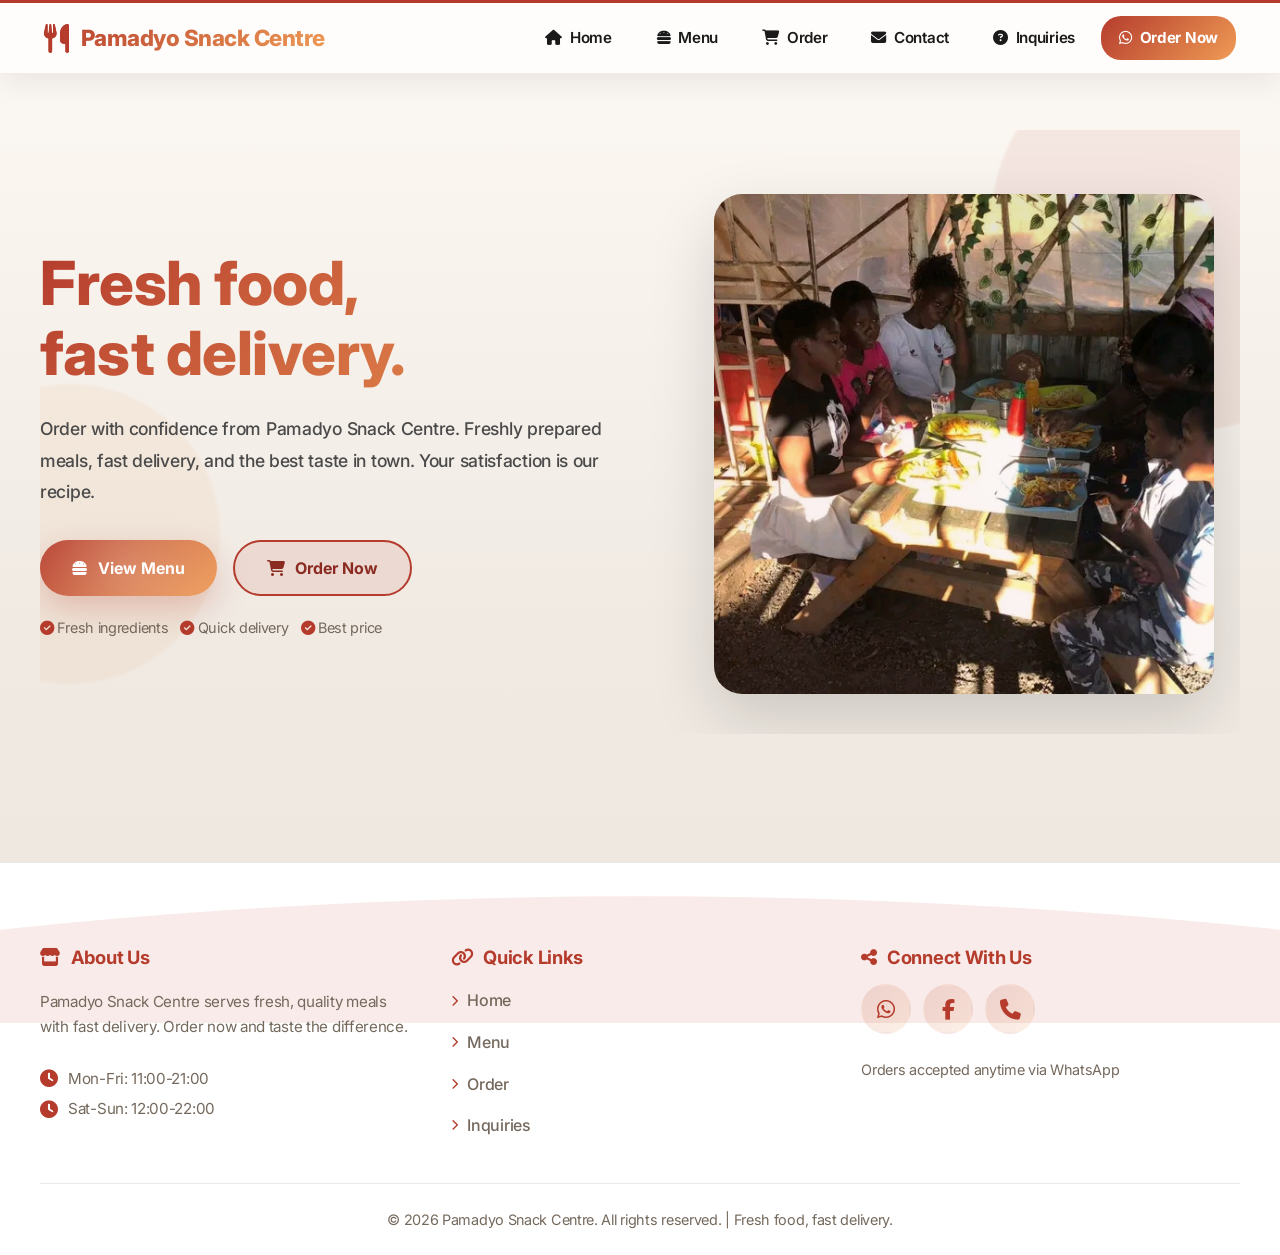
==== index.html @ 5414dc9f "Add files via upload" ====
<!DOCTYPE html>
<html lang="en">
<head>
<meta charset="UTF-8">
<meta name="viewport" content="width=device-width, initial-scale=1.0">
<title>Pamadyo Snack Centre — Fresh Food, Fast Delivery</title>

<!-- Google Fonts -->
<link href="https://fonts.googleapis.com/css2?family=Inter:wght@400;500;600;700;800&display=swap" rel="stylesheet">

<!-- Font Awesome 6 (Free Icons) -->
<link rel="stylesheet" href="https://cdnjs.cloudflare.com/ajax/libs/font-awesome/6.5.0/css/all.min.css">

<!-- External Stylesheet -->
<link rel="stylesheet" href="style.css">

</head>
<body>

<!-- ===== LOADER ===== -->
<div class="loader" id="loader">
  <div class="loader-icon"></div>
  <div class="loader-dots"><span></span><span></span><span></span></div>
  <span>Loading Pamadyo…</span>
</div>

<!-- ===== NAVBAR ===== -->
<header class="navbar" id="navbar">
  <div class="navbar-container">
    <div class="navbar-brand">
      <i class="fas fa-utensils"></i>
      <span>Pamadyo Snack Centre</span>
    </div>

    <button class="hamburger" id="hamburger" aria-label="Toggle menu">
      <span></span><span></span><span></span>
    </button>

    <nav class="nav-menu" id="navMenu" aria-label="Main navigation">
      <a class="nav-link" href="#" data-section="hero"><i class="fas fa-home"></i> Home</a>
      <a class="nav-link" href="#" data-section="menu"><i class="fas fa-burger"></i> Menu</a>
      <a class="nav-link" href="#" data-section="order"><i class="fas fa-cart-shopping"></i> Order</a>
      <a class="nav-link" href="#" data-section="contact"><i class="fas fa-envelope"></i> Contact</a>
      <a class="nav-link" href="#" data-section="inquiries"><i class="fas fa-circle-question"></i> Inquiries</a>
      <a class="nav-link cta" href="https://wa.me/265998136465" target="_blank"><i class="fab fa-whatsapp"></i> Order Now</a>
    </nav>
  </div>
</header>

<!-- ===== PAGE WRAPPER ===== -->
<main class="page-wrapper">

  <!-- ===== HERO SECTION ===== -->
  <section class="hero section" id="hero">
    <div class="hero-decoration">
      <div class="shape shape-1"></div>
      <div class="shape shape-2"></div>
      <div class="shape shape-3"></div>
    </div>

    <div class="hero-grid">
      <div class="hero-copy">
        <h2>Fresh food,<br>fast delivery.</h2>
        <p>Order with confidence from Pamadyo Snack Centre. Freshly prepared meals, fast delivery, and the best taste in town. Your satisfaction is our recipe.</p>
        <div class="hero-actions">
          <button class="btn-primary" onclick="showSection('menu')">
            <i class="fas fa-burger"></i> View Menu
          </button>
          <button class="btn-secondary" onclick="toggleCart(true)">
            <i class="fas fa-cart-shopping"></i> Order Now
          </button>
        </div>
        <div style="margin-top:20px;display:flex;gap:12px;flex-wrap:wrap;font-size:0.9rem;color:var(--muted);">
          <span><i class="fas fa-check-circle" style="color:var(--primary)"></i> Fresh ingredients</span>
          <span><i class="fas fa-check-circle" style="color:var(--primary)"></i> Quick delivery</span>
          <span><i class="fas fa-check-circle" style="color:var(--primary)"></i> Best price</span>
        </div>
      </div>

      <div class="hero-visual">
        <img src="hello.jpg" alt="Delicious meal from Pamadyo Snack Centre" loading="lazy">
      </div>
    </div>
  </section>

  <!-- ===== MENU SECTION ===== -->
  <section class="section page-section" id="menu" style="display:none;">
    <div class="section-header">
      <div>
        <h3><i class="fas fa-burger" style="margin-right:10px;"></i> Our Menu</h3>
        <p class="section-description">Select your dishes, review your cart, and submit your order. We will prepare your selection immediately after you confirm the WhatsApp order.</p>
      </div>
      <div class="menu-icon"><i class="fas fa-utensils"></i></div>
    </div>

    <div class="menu-grid">
      <!-- Menu Categories -->
      <div class="menu-card">
        <div class="menu-category">
          <div class="category-header">
            <h4><i class="fas fa-french-fries"></i> Snacks</h4>
          </div>

          <div class="menu-item">
            <div>
              <h5>Chips & Salad</h5>
              <p>Crispy chips served with fresh garden salad</p>
            </div>
            <button class="btn-menu-add" onclick="add('Chips & Salad',4000)">
              <span>MWK 4,000</span>
              <i class="fas fa-plus-circle"></i>
            </button>
          </div>

          <div class="menu-item">
            <div>
              <h5>Chips & 2 Eggs</h5>
              <p>Golden chips paired with two fried eggs</p>
            </div>
            <button class="btn-menu-add" onclick="add('Chips & 2 Eggs',6000)">
              <span>MWK 6,000</span>
              <i class="fas fa-plus-circle"></i>
            </button>
          </div>

          <div class="menu-item">
            <div>
              <h5>Chips & Chicken</h5>
              <p>Hearty chips with tender grilled chicken</p>
            </div>
            <button class="btn-menu-add" onclick="add('Chips & Chicken',6500)">
              <span>MWK 6,500</span>
              <i class="fas fa-plus-circle"></i>
            </button>
          </div>
        </div>
      </div>

      <!-- Menu Visual -->
      <div style="display:flex;flex-direction:column;gap:20px;">
        <div class="menu-category">
          <div class="category-header">
            <h4><i class="fas fa-bolt"></i> Popular Choices</h4>
          </div>
          <p style="margin:0;color:var(--muted);font-size:0.95rem;">
            All our meals are prepared with fresh, quality ingredients. 
            Tap the <strong>+</strong> button to add items to your cart.
          </p>
        </div>
        <div style="border-radius:28px;overflow:hidden;box-shadow:var(--shadow-md);">
          <img src="menu.jpg" alt="Popular menu items" style="width:100%;display:block;" loading="lazy">
        </div>
      </div>
    </div>
  </section>

  <!-- ===== ORDER / CART SECTION ===== -->
  <section class="section page-section" id="order" style="display:none;">
    <div class="section-header">
      <div>
        <h3><i class="fas fa-cart-shopping" style="margin-right:10px;"></i> Your Order</h3>
        <p class="section-description">Review your selections, enter your details, and send your order via WhatsApp.</p>
      </div>
    </div>

    <!-- Cart Panel (now inline in the section) -->
    <div class="cart-inline" id="cartInline">
      <div class="cart-header">
        <h4><i class="fas fa-receipt"></i> Order Receipt</h4>
        <span class="cart-badge" id="count">0</span>
      </div>
      <div id="items" class="cart-items">
        <p style="color:var(--muted);text-align:center;padding:24px 0;">Your cart is empty. Add items from the menu to start.</p>
      </div>
      <div class="cart-total" id="cartTotal">
        <span>Total</span>
        <strong>MWK 0</strong>
      </div>

      <div class="cart-form">
        <input type="text" id="name" placeholder="Your full name" required>
        <input type="text" id="loc" placeholder="Delivery location" required>
        <input type="tel" id="phone" placeholder="Phone number (e.g. 265998136465)" required>
      </div>

      <div class="cart-actions">
        <button class="btn-primary" onclick="checkout()" style="text-align:center;justify-content:center;">
          <i class="fab fa-whatsapp"></i> Send Order via WhatsApp
        </button>
        <button class="btn-secondary" onclick="clearCart()" style="background:rgba(239,68,68,0.1);color:#ef4444;border-color:#ef4444;text-align:center;justify-content:center;">
          <i class="fas fa-trash-can"></i> Clear Cart
        </button>
      </div>
    </div>
  </section>

  <!-- ===== CONTACT SECTION ===== -->
  <section class="section page-section" id="contact" style="display:none;">
    <div class="section-header">
      <div>
        <h3><i class="fas fa-envelope" style="margin-right:10px;"></i> Contact Us</h3>
        <p class="section-description">We'd love to hear from you. Get in touch with our team.</p>
      </div>
    </div>

    <div class="cards">
      <div class="card">
        <h4><i class="fab fa-whatsapp"></i> WhatsApp Orders</h4>
        <p>Send us a message on WhatsApp to place your order quickly and easily.</p>
        <br>
        <a href="https://wa.me/265998136465" target="_blank" class="btn-primary" style="display:inline-flex;text-decoration:none;">
          <i class="fab fa-whatsapp"></i> Order on WhatsApp
        </a>
      </div>

      <div class="card">
        <h4><i class="fas fa-phone"></i> Call Us</h4>
        <p>Prefer to speak with us directly? Give us a call during business hours.</p>
        <br>
        <a href="tel:+265998136465" class="btn-secondary" style="display:inline-flex;text-decoration:none;">
          <i class="fas fa-phone"></i> +265 99 813 6465
        </a>
      </div>

      <div class="card">
        <h4><i class="fab fa-facebook"></i> Follow Us</h4>
        <p>Stay updated with our latest meals, offers, and news on Facebook.</p>
        <br>
        <a href="https://www.facebook.com/vincent.demoticmphepo" target="_blank" class="btn-primary" style="display:inline-flex;text-decoration:none;background:linear-gradient(135deg,#1877f2,#0c63e4);">
          <i class="fab fa-facebook"></i> Follow on Facebook
        </a>
      </div>
    </div>
  </section>

  <!-- ===== INQUIRIES SECTION ===== -->
  <section class="section page-section" id="inquiries" style="display:none;">
    <div class="section-header">
      <div>
        <h3><i class="fas fa-circle-question" style="margin-right:10px;"></i> Inquiries</h3>
        <p class="section-description">Have a question, dietary preference, or special request? Send it here and our team will respond promptly.</p>
      </div>
    </div>

    <div class="card" style="max-width:640px;margin:0 auto;">
      <h4><i class="fas fa-pen-to-square"></i> Send an Inquiry</h4>
      <br>
      <div class="cart-form">
        <input type="text" id="inquiry-name" placeholder="Your name">
        <input type="tel" id="inquiry-phone" placeholder="Your phone number">
        <textarea id="inquiry-message" placeholder="Write your inquiry, dietary preference, or special request here…" rows="5"></textarea>
      </div>
      <button class="btn-primary" onclick="sendInquiry()" style="margin-top:16px;justify-content:center;width:100%;">
        <i class="fab fa-whatsapp"></i> Send Inquiry
      </button>
    </div>
  </section>

</main>

<!-- ===== FOOTER ===== -->
<footer class="footer">
  <div class="footer-decoration">
    <div class="wave"></div>
  </div>

  <div class="page-wrapper" style="padding-bottom:0;">
    <div class="footer-content">
      <div class="footer-section">
        <h4><i class="fas fa-store"></i> About Us</h4>
        <p>Pamadyo Snack Centre serves fresh, quality meals with fast delivery. Order now and taste the difference.</p>
        <div class="footer-contact" style="margin-top:16px;">
          <p><i class="fas fa-clock"></i> Mon-Fri: 11:00-21:00</p>
          <p><i class="fas fa-clock"></i> Sat-Sun: 12:00-22:00</p>
        </div>
      </div>

      <div class="footer-section">
        <h4><i class="fas fa-link"></i> Quick Links</h4>
        <div class="footer-links">
          <a href="#" onclick="showSection('hero');return false;"><i class="fas fa-chevron-right"></i> Home</a>
          <a href="#" onclick="showSection('menu');return false;"><i class="fas fa-chevron-right"></i> Menu</a>
          <a href="#" onclick="toggleCart(true);return false;"><i class="fas fa-chevron-right"></i> Order</a>
          <a href="#" onclick="showSection('inquiries');return false;"><i class="fas fa-chevron-right"></i> Inquiries</a>
        </div>
      </div>

      <div class="footer-section">
        <h4><i class="fas fa-share-nodes"></i> Connect With Us</h4>
        <div class="social-links">
          <a href="https://wa.me/265998136465" target="_blank" class="social-btn" aria-label="WhatsApp">
            <i class="fab fa-whatsapp"></i>
          </a>
          <a href="https://www.facebook.com/vincent.demoticmphepo" target="_blank" class="social-btn facebook" aria-label="Facebook">
            <i class="fab fa-facebook-f"></i>
          </a>
          <a href="tel:+265998136465" class="social-btn" aria-label="Phone">
            <i class="fas fa-phone"></i>
          </a>
        </div>
        <p style="margin-top:12px;font-size:0.9rem;">Orders accepted anytime via WhatsApp</p>
      </div>
    </div>

    <div class="footer-bottom">
      <p>© 2026 Pamadyo Snack Centre. All rights reserved. | Fresh food, fast delivery.</p>
    </div>
  </div>
</footer>

<!-- ===== JAVASCRIPT ===== -->
<script>
let cart = [];

const hamburger = document.getElementById('hamburger');
const navMenu = document.getElementById('navMenu');
const fixedNumber = '265998136465';

// Hamburger toggle
hamburger.addEventListener('click', () => {
  hamburger.classList.toggle('active');
  navMenu.classList.toggle('active');
});

// Close nav on link click
document.querySelectorAll('.nav-link').forEach(link => {
  link.addEventListener('click', e => {
    const section = e.currentTarget.dataset.section;
    if (section) {
      e.preventDefault();
      showSection(section);
    }
    hamburger.classList.remove('active');
    navMenu.classList.remove('active');
  });
});

function showSection(target) {
  document.querySelectorAll('.page-section').forEach(s => {
    s.style.display = 'none';
  });
  document.querySelectorAll('.hero').forEach(s => {
    s.style.display = 'none';
  });
  if (target === 'hero') {
    document.getElementById('hero').style.display = 'block';
  } else {
    const el = document.getElementById(target);
    if (el) el.style.display = 'block';
  }
  // Scroll to top smoothly
  window.scrollTo({ top: 0, behavior: 'smooth' });
}

function add(name, price) {
  const existing = cart.find(item => item.name === name);
  if (existing) {
    existing.qty += 1;
  } else {
    cart.push({ name, price, qty: 1 });
  }
  render();
  showSection('order');
}

function render() {
  let html = '';
  let count = 0;
  let total = 0;
  cart.forEach(item => {
    count += item.qty;
    total += item.price * item.qty;
    html += `<div class="cart-item">
      <div class="cart-item-info">
        <span class="cart-item-name">${item.name}</span>
        <span class="cart-item-qty">Qty: ${item.qty}</span>
      </div>
      <div class="cart-item-actions">
        <span class="cart-item-price">MWK ${(item.price * item.qty).toLocaleString()}</span>
        <button class="cart-item-remove" onclick="removeItem('${item.name}')" title="Remove one"><i class="fas fa-minus"></i></button>
      </div>
    </div>`;
  });
  document.getElementById('items').innerHTML = html || '<p style="color:var(--muted);text-align:center;padding:24px 0;">Your cart is empty. Add items from the menu to start.</p>';
  document.getElementById('count').innerText = count;
  document.querySelector('#cartTotal strong').innerText = `MWK ${total.toLocaleString()}`;
}

function removeItem(name) {
  const idx = cart.findIndex(item => item.name === name);
  if (idx !== -1) {
    if (cart[idx].qty > 1) {
      cart[idx].qty -= 1;
    } else {
      cart.splice(idx, 1);
    }
  }
  render();
}

function clearCart() {
  cart = [];
  render();
}

function toggleCart(show) {
  showSection('order');
}

function checkout() {
  if (cart.length === 0) {
    return alert('Your cart is empty. Please add items from the menu first.');
  }

  const customerName = document.getElementById('name').value.trim();
  const location = document.getElementById('loc').value.trim();
  const phone = document.getElementById('phone').value.trim();

  if (!customerName || !location || !phone) {
    return alert('Please fill in your name, delivery location, and phone number.');
  }

  const confirmed = confirm(`Send your order via WhatsApp to +265 99 813 6465?`);
  if (!confirmed) return;

  let message = `🧾 *Pamadyo Snack Centre Order*\n\n👤 Name: ${customerName}\n📞 Phone: ${phone}\n📍 Location: ${location}\n\n━━━━━━━━━━━━━━\n`;
  let total = 0;
  cart.forEach(item => {
    const itemTotal = item.price * item.qty;
    total += itemTotal;
    message += `${item.name} x${item.qty} = MWK ${itemTotal.toLocaleString()}\n`;
  });
  message += `━━━━━━━━━━━━━━\n💰 *Total: MWK ${total.toLocaleString()}*`;

  window.open(`https://wa.me/${fixedNumber}?text=${encodeURIComponent(message)}`, '_blank');

  cart = [];
  render();
  document.getElementById('name').value = '';
  document.getElementById('loc').value = '';
  document.getElementById('phone').value = '';
  showSection('hero');
}

function sendInquiry() {
  const name = document.getElementById('inquiry-name').value.trim();
  const phone = document.getElementById('inquiry-phone').value.trim();
  const messageText = document.getElementById('inquiry-message').value.trim();

  if (!name || !phone || !messageText) {
    return alert('Please fill in your name, phone number, and inquiry message.');
  }

  const confirmed = confirm('Send this inquiry via WhatsApp?');
  if (!confirmed) return;

  const inquiryMessage = `❓ *Pamadyo Snack Centre Inquiry*\n\n👤 Name: ${name}\n📞 Phone: ${phone}\n\n━━━━━━━━━━━━━━\n${messageText}`;
  window.open(`https://wa.me/${fixedNumber}?text=${encodeURIComponent(inquiryMessage)}`, '_blank');

  document.getElementById('inquiry-name').value = '';
  document.getElementById('inquiry-phone').value = '';
  document.getElementById('inquiry-message').value = '';
  alert('Your inquiry has been sent. We will respond shortly. Thank you!');
}

// Close loader
window.onload = () => {
  setTimeout(() => {
    document.getElementById('loader').style.display = 'none';
  }, 1200);
  render();
};
</script>

</body>
</html>
---- style.css ----
/* ====================================================
   PAMADYO SNACK CENTRE — Professional Stylesheet
   Fully responsive: Mobile, Tablet, Desktop
   ==================================================== */

/* ------------------------------------------------------
   CSS Custom Properties (Design Tokens)
   ------------------------------------------------------ */
:root {
  --primary: #b53c2d;
  --primary-dark: #8a2a21;
  --primary-light: rgba(181, 60, 45, 0.1);
  --accent: #ef9b55;
  --accent-light: #f5b86d;
  --text: #1a1a1a;
  --text-light: #4a4a4a;
  --muted: #75695d;
  --bg: #f0eae3;
  --bg-light: #fdf9f4;
  --surface: #ffffff;
  --border: rgba(46, 42, 38, 0.1);
  --shadow-sm: 0 4px 12px rgba(0, 0, 0, 0.05);
  --shadow-md: 0 12px 32px rgba(0, 0, 0, 0.1);
  --shadow-lg: 0 24px 64px rgba(0, 0, 0, 0.15);
  --gradient-primary: linear-gradient(135deg, #b53c2d 0%, #ef9b55 100%);
  --radius-sm: 12px;
  --radius-md: 20px;
  --radius-lg: 28px;
  --max-width: 1240px;
  --nav-height-desktop: 70px;
  --nav-height-mobile: 60px;
}

/* ------------------------------------------------------
   CSS Reset & Base
   ------------------------------------------------------ */
*,
*::before,
*::after {
  box-sizing: border-box;
  margin: 0;
  padding: 0;
}

html {
  scroll-behavior: smooth;
  overflow-x: hidden;
  -webkit-text-size-adjust: 100%;
}

body {
  font-family: 'Inter', system-ui, -apple-system, BlinkMacSystemFont, 'Segoe UI', sans-serif;
  background: linear-gradient(180deg, var(--bg-light) 0%, var(--bg) 50%, #ede5dd 100%);
  color: var(--text);
  overflow-x: hidden;
  letter-spacing: -0.3px;
  line-height: 1.6;
  min-height: 100vh;
  -webkit-font-smoothing: antialiased;
}

img {
  max-width: 100%;
  height: auto;
  display: block;
}

a {
  color: inherit;
  text-decoration: none;
}

button {
  cursor: pointer;
  font-family: inherit;
  border: none;
  background: none;
}

input,
textarea {
  font-family: inherit;
  font-size: inherit;
}

/* ------------------------------------------------------
   Scrollbar Styling
   ------------------------------------------------------ */
::-webkit-scrollbar {
  width: 8px;
}
::-webkit-scrollbar-track {
  background: var(--bg);
}
::-webkit-scrollbar-thumb {
  background: var(--muted);
  border-radius: 4px;
}

/* ------------------------------------------------------
   LOADER
   ------------------------------------------------------ */
.loader {
  position: fixed;
  inset: 0;
  background: #0f172a;
  display: flex;
  align-items: center;
  justify-content: center;
  flex-direction: column;
  z-index: 9999;
  color: #fff;
  gap: 20px;
}
.loader-icon {
  width: 84px;
  height: 84px;
  border-radius: 50%;
  background: linear-gradient(135deg, #ff2e63, #ff9f1c);
  box-shadow: 0 0 40px rgba(255, 46, 99, 0.35);
  position: relative;
  animation: pulse 1.4s ease-in-out infinite;
}
.loader-icon::before {
  content: '';
  position: absolute;
  inset: 16px;
  border-radius: 50%;
  background: rgba(255, 255, 255, 0.24);
}
.loader-dots {
  display: flex;
  gap: 12px;
}
.loader-dots span {
  width: 14px;
  height: 14px;
  border-radius: 50%;
  background: #fff;
  opacity: 0.35;
  animation: dot 1s infinite ease-in-out;
}
.loader-dots span:nth-child(2) { animation-delay: 0.15s; }
.loader-dots span:nth-child(3) { animation-delay: 0.3s; }

@keyframes pulse {
  0%, 100% { transform: scale(1); }
  50% { transform: scale(1.05); }
}
@keyframes dot {
  0%, 100% { transform: translateY(0); opacity: 0.35; }
  50% { transform: translateY(-8px); opacity: 1; }
}

/* ------------------------------------------------------
   NAVBAR
   ------------------------------------------------------ */
.navbar {
  background: rgba(255, 255, 255, 0.7);
  backdrop-filter: blur(20px);
  -webkit-backdrop-filter: blur(20px);
  box-shadow: 0 8px 32px rgba(0, 0, 0, 0.08);
  position: sticky;
  top: 0;
  z-index: 1000;
  border-bottom: 1px solid rgba(181, 60, 45, 0.1);
  border-top: 3px solid var(--primary);
}

.navbar-container {
  max-width: var(--max-width);
  margin: 0 auto;
  padding: 0 24px;
  display: flex;
  align-items: center;
  justify-content: space-between;
  height: var(--nav-height-desktop);
}

.navbar-brand {
  display: flex;
  align-items: center;
  gap: 12px;
  font-size: 1.4rem;
  font-weight: 800;
  background: var(--gradient-primary);
  -webkit-background-clip: text;
  -webkit-text-fill-color: transparent;
  background-clip: text;
  white-space: nowrap;
  letter-spacing: -0.5px;
}

.navbar-brand i {
  font-size: 1.8rem;
  animation: float 3s ease-in-out infinite;
  -webkit-text-fill-color: var(--primary);
}

@keyframes float {
  0%, 100% { transform: translateY(0px); }
  50% { transform: translateY(-8px); }
}

/* Navigation Menu (Desktop) */
.nav-menu {
  display: flex;
  list-style: none;
  gap: 8px;
  align-items: center;
}

.nav-link {
  color: var(--text);
  font-weight: 600;
  padding: 10px 18px;
  border-radius: 20px;
  transition: all 0.3s ease;
  display: flex;
  align-items: center;
  gap: 8px;
  white-space: nowrap;
  font-size: 0.95rem;
}

.nav-link:hover {
  background: var(--primary-light);
  color: var(--primary);
  transform: translateY(-2px);
}

.nav-link.cta {
  background: var(--gradient-primary);
  color: white;
  font-weight: 700;
}

.nav-link.cta:hover {
  background: linear-gradient(135deg, var(--primary-dark), var(--primary));
  box-shadow: var(--shadow-md);
}

/* Hamburger (hidden on desktop) */
.hamburger {
  display: none;
  flex-direction: column;
  background: none;
  border: none;
  cursor: pointer;
  gap: 6px;
  z-index: 1001;
  padding: 4px;
}

.hamburger span {
  width: 28px;
  height: 3px;
  background: var(--text);
  border-radius: 2px;
  transition: all 0.3s ease;
}

.hamburger.active span:nth-child(1) {
  transform: rotate(45deg) translate(10px, 10px);
}

.hamburger.active span:nth-child(2) {
  opacity: 0;
}

.hamburger.active span:nth-child(3) {
  transform: rotate(-45deg) translate(7px, -7px);
}

/* ------------------------------------------------------
   PAGE WRAPPER
   ------------------------------------------------------ */
.page-wrapper {
  max-width: var(--max-width);
  margin: 0 auto;
  padding: 0 20px 48px;
  overflow-x: hidden;
}

/* ------------------------------------------------------
   HERO SECTION
   ------------------------------------------------------ */
.hero {
  position: relative;
  padding: 40px 0 24px;
  overflow: hidden;
}

.hero-decoration {
  position: absolute;
  top: 0;
  left: 0;
  right: 0;
  height: 100%;
  pointer-events: none;
  z-index: 0;
}

.shape {
  position: absolute;
  opacity: 0.08;
  border-radius: 50%;
  filter: blur(1px);
}

.shape-1 {
  width: 400px;
  height: 400px;
  background: var(--primary);
  top: -100px;
  right: -150px;
  animation: shapePulse 12s ease-in-out infinite;
}

.shape-2 {
  width: 300px;
  height: 300px;
  background: var(--accent);
  bottom: 50px;
  left: -120px;
  animation: shapePulse 14s ease-in-out infinite;
}

.shape-3 {
  width: 250px;
  height: 250px;
  background: var(--primary);
  top: 40%;
  right: 5%;
  animation: shapePulse 10s ease-in-out infinite;
}

@keyframes shapePulse {
  0%, 100% { transform: scale(1) rotate(0deg); }
  50% { transform: scale(1.15) rotate(5deg); }
}

.hero-grid {
  display: grid;
  grid-template-columns: 1.1fr 0.9fr;
  gap: 32px;
  align-items: center;
  margin-top: 24px;
  position: relative;
  z-index: 1;
}

.hero-copy {
  max-width: 680px;
}

.hero-copy h2 {
  margin: 0;
  font-size: clamp(2.2rem, 6vw, 3.8rem);
  line-height: 1.15;
  font-weight: 800;
  background: var(--gradient-primary);
  -webkit-background-clip: text;
  -webkit-text-fill-color: transparent;
  background-clip: text;
  letter-spacing: -0.5px;
}

.hero-copy p {
  margin: 24px 0 0;
  max-width: 600px;
  line-height: 1.8;
  color: var(--text-light);
  font-size: 1.1rem;
  font-weight: 500;
}

.hero-actions {
  display: flex;
  gap: 16px;
  flex-wrap: wrap;
  margin-top: 32px;
}

.hero-visual {
  position: relative;
  border-radius: var(--radius-lg);
  overflow: hidden;
  box-shadow: var(--shadow-lg);
  aspect-ratio: 1 / 1;
  max-height: 500px;
}

.hero-visual::before {
  content: '';
  position: absolute;
  inset: 0;
  background: linear-gradient(45deg, rgba(181, 60, 45, 0.1), transparent);
  z-index: 1;
}

.hero-visual::after {
  content: '';
  position: absolute;
  inset: 0;
  background: linear-gradient(180deg, rgba(0,0,0,0.1) 0%, rgba(0,0,0,0) 50%);
  z-index: 1;
}

.hero-visual img {
  width: 100%;
  height: 100%;
  object-fit: cover;
}

/* ------------------------------------------------------
   SECTIONS (Generic)
   ------------------------------------------------------ */
.section {
  margin-top: 56px;
  padding: 40px 0;
}

.section-header {
  display: flex;
  align-items: flex-start;
  justify-content: space-between;
  gap: 24px;
  margin-bottom: 36px;
}

.section-header h3 {
  margin: 0;
  font-size: 2rem;
  color: var(--text);
  font-weight: 800;
  background: var(--gradient-primary);
  -webkit-background-clip: text;
  -webkit-text-fill-color: transparent;
  background-clip: text;
}

.section-description {
  max-width: 620px;
  color: var(--text-light);
  line-height: 1.8;
  margin-top: 12px;
  font-size: 1.05rem;
  font-weight: 500;
}

.menu-icon {
  font-size: 3rem;
  color: var(--primary);
  opacity: 0.1;
  display: flex;
  align-items: center;
  justify-content: center;
  flex-shrink: 0;
}

/* ------------------------------------------------------
   CARDS
   ------------------------------------------------------ */
.cards {
  display: grid;
  grid-template-columns: repeat(auto-fit, minmax(280px, 1fr));
  gap: 24px;
}

.card {
  background: rgba(255, 255, 255, 0.5);
  backdrop-filter: blur(20px);
  -webkit-backdrop-filter: blur(20px);
  border: 1px solid rgba(255, 255, 255, 0.8);
  border-radius: var(--radius-lg);
  padding: 36px;
  box-shadow: 0 8px 24px rgba(0, 0, 0, 0.06);
  transition: all 0.4s cubic-bezier(0.23, 1, 0.32, 1);
  position: relative;
  overflow: hidden;
}

.card::before {
  content: '';
  position: absolute;
  top: 0;
  left: 0;
  right: 0;
  height: 3px;
  background: var(--gradient-primary);
  transform: scaleX(0);
  transform-origin: left;
  transition: transform 0.4s ease;
}

.card::after {
  content: '';
  position: absolute;
  inset: 0;
  background: radial-gradient(circle at 30% 30%, rgba(239, 155, 85, 0.08) 0%, transparent 70%);
  opacity: 0;
  transition: opacity 0.4s ease;
  pointer-events: none;
}

.card:hover {
  transform: translateY(-12px);
  box-shadow: 0 24px 48px rgba(0, 0, 0, 0.12);
  border-color: rgba(181, 60, 45, 0.2);
}

.card:hover::before {
  transform: scaleX(1);
}

.card:hover::after {
  opacity: 1;
}

.card h4 {
  margin: 0 0 16px;
  font-size: 1.25rem;
  color: var(--primary);
  font-weight: 700;
}

.card p {
  margin: 0;
  line-height: 1.8;
  color: var(--text-light);
  font-weight: 500;
}

/* ------------------------------------------------------
   BUTTONS
   ------------------------------------------------------ */
.btn-primary,
.btn-secondary {
  border: none;
  border-radius: 50px;
  padding: 16px 32px;
  font-weight: 700;
  cursor: pointer;
  transition: all 0.3s ease;
  display: inline-flex;
  align-items: center;
  gap: 10px;
  font-size: 1rem;
}

.btn-primary {
  background: var(--gradient-primary);
  color: #fff;
  box-shadow: 0 12px 32px rgba(181, 60, 45, 0.25);
  position: relative;
  overflow: hidden;
}

.btn-primary::before {
  content: '';
  position: absolute;
  top: -50%;
  left: -50%;
  width: 200%;
  height: 200%;
  background: radial-gradient(circle, rgba(255,255,255,0.2) 0%, transparent 70%);
  animation: shimmer 3s infinite;
}

@keyframes shimmer {
  0%, 100% { transform: translate(-50%, -50%); }
  50% { transform: translate(50%, 50%); }
}

.btn-primary:hover {
  transform: translateY(-6px);
  box-shadow: 0 20px 48px rgba(181, 60, 45, 0.35);
}

.btn-secondary {
  background: var(--primary-light);
  color: var(--primary-dark);
  border: 2px solid var(--primary);
}

.btn-secondary:hover {
  background: var(--primary);
  color: white;
  transform: translateY(-4px);
}

/* ------------------------------------------------------
   MENU GRID
   ------------------------------------------------------ */
.menu-grid {
  display: grid;
  grid-template-columns: 1.2fr 0.8fr;
  gap: 28px;
  align-items: stretch;
}

.menu-card {
  display: grid;
  gap: 20px;
}

.menu-category {
  background: rgba(255, 255, 255, 0.6);
  backdrop-filter: blur(25px);
  -webkit-backdrop-filter: blur(25px);
  padding: 28px;
  border-radius: 24px;
  border: 1.5px solid rgba(255, 255, 255, 0.9);
  box-shadow: 0 10px 32px rgba(0, 0, 0, 0.08);
  transition: all 0.4s cubic-bezier(0.23, 1, 0.32, 1);
  position: relative;
  overflow: hidden;
}

.menu-category::before {
  content: '';
  position: absolute;
  inset: 0;
  background: radial-gradient(circle at 20% 50%, rgba(239, 155, 85, 0.05) 0%, transparent 50%);
  pointer-events: none;
}

.menu-category:hover {
  transform: translateY(-8px);
  box-shadow: 0 20px 48px rgba(0, 0, 0, 0.12);
  border-color: rgba(181, 60, 45, 0.15);
}

.category-header {
  display: flex;
  align-items: center;
  gap: 12px;
  margin-bottom: 20px;
  padding-bottom: 16px;
  border-bottom: 3px solid var(--primary);
}

.category-header h4 {
  margin: 0;
  font-size: 1.15rem;
  color: var(--primary);
  display: flex;
  align-items: center;
  gap: 10px;
  font-weight: 700;
}

.category-header i {
  font-size: 1.4rem;
}

.menu-item {
  display: flex;
  align-items: center;
  justify-content: space-between;
  gap: 14px;
  padding: 16px 0;
  border-bottom: 1px solid rgba(117, 105, 93, 0.08);
  transition: all 0.3s cubic-bezier(0.23, 1, 0.32, 1);
}

.menu-item:last-child {
  border-bottom: none;
  padding-bottom: 0;
}

.menu-item:hover {
  padding-left: 12px;
  margin: 0 -4px;
  background: rgba(181, 60, 45, 0.03);
  border-radius: 8px;
  color: var(--primary);
}

.menu-item div {
  max-width: 70%;
  flex: 1;
}

.menu-item h5 {
  margin: 0 0 4px;
  font-size: 1.05rem;
  font-weight: 600;
  color: var(--text);
  transition: color 0.3s ease;
}

.menu-item:hover h5 {
  color: var(--primary);
}

.menu-item p {
  margin: 0;
  font-size: 0.9rem;
  color: var(--muted);
}

.btn-menu-add {
  display: inline-flex;
  align-items: center;
  gap: 8px;
  background: linear-gradient(135deg, rgba(181, 60, 45, 0.1), rgba(239, 155, 85, 0.05));
  border-radius: 50px;
  padding: 6px 16px 6px 16px;
  border: none;
  cursor: pointer;
  transition: all 0.3s ease;
  flex-shrink: 0;
}

.btn-menu-add span {
  font-weight: 700;
  color: var(--primary);
  font-size: 1.08rem;
  white-space: nowrap;
  transition: color 0.3s ease;
}

.btn-menu-add i {
  font-size: 1.2rem;
  color: var(--primary);
  transition: all 0.3s ease;
}

.btn-menu-add:hover {
  background: var(--gradient-primary);
  transform: scale(1.05);
  box-shadow: 0 8px 20px rgba(181, 60, 45, 0.2);
}

.btn-menu-add:hover span,
.btn-menu-add:hover i {
  color: white;
}

/* ------------------------------------------------------
   CART INLINE (Order Section)
   ------------------------------------------------------ */
.cart-inline {
  background: rgba(255, 255, 255, 0.6);
  backdrop-filter: blur(20px);
  -webkit-backdrop-filter: blur(20px);
  border-radius: var(--radius-lg);
  padding: 32px;
  border: 1px solid rgba(255, 255, 255, 0.8);
  box-shadow: var(--shadow-md);
  max-width: 640px;
  margin: 0 auto;
}

.cart-header {
  display: flex;
  align-items: center;
  justify-content: space-between;
  margin-bottom: 20px;
  padding-bottom: 16px;
  border-bottom: 2px solid rgba(181, 60, 45, 0.1);
}

.cart-header h4 {
  font-size: 1.3rem;
  color: var(--primary);
  font-weight: 700;
  display: flex;
  align-items: center;
  gap: 10px;
}

.cart-badge {
  background: var(--gradient-primary);
  color: #fff;
  width: 36px;
  height: 36px;
  border-radius: 50%;
  display: flex;
  align-items: center;
  justify-content: center;
  font-weight: 800;
  font-size: 1rem;
}

.cart-items {
  margin-bottom: 16px;
}

.cart-item {
  display: flex;
  align-items: center;
  justify-content: space-between;
  padding: 14px 16px;
  background: rgba(255, 255, 255, 0.5);
  border-radius: var(--radius-sm);
  margin-bottom: 8px;
  border: 1px solid rgba(0, 0, 0, 0.04);
  gap: 12px;
}

.cart-item-info {
  display: flex;
  flex-direction: column;
  gap: 2px;
}

.cart-item-name {
  font-weight: 700;
  color: var(--text);
  font-size: 0.95rem;
}

.cart-item-qty {
  font-size: 0.85rem;
  color: var(--muted);
}

.cart-item-actions {
  display: flex;
  align-items: center;
  gap: 10px;
}

.cart-item-price {
  font-weight: 700;
  color: var(--primary);
  font-size: 1rem;
  white-space: nowrap;
}

.cart-item-remove {
  width: 32px;
  height: 32px;
  border-radius: 50%;
  border: 1.5px solid rgba(239, 68, 68, 0.3);
  background: rgba(239, 68, 68, 0.08);
  color: #ef4444;
  display: flex;
  align-items: center;
  justify-content: center;
  cursor: pointer;
  transition: all 0.25s ease;
  font-size: 0.8rem;
}

.cart-item-remove:hover {
  background: #ef4444;
  color: white;
  transform: scale(1.1);
}

.cart-total {
  display: flex;
  align-items: center;
  justify-content: space-between;
  padding: 16px 0;
  border-top: 2px solid rgba(181, 60, 45, 0.1);
  margin-top: 8px;
  font-size: 1.2rem;
  font-weight: 700;
}

.cart-total strong {
  color: var(--primary);
  font-size: 1.3rem;
}

.cart-form {
  display: flex;
  flex-direction: column;
  gap: 12px;
  margin-top: 20px;
}

.cart-form input,
.cart-form textarea {
  width: 100%;
  padding: 14px 18px;
  border: 1.5px solid rgba(46, 42, 38, 0.12);
  border-radius: var(--radius-sm);
  background: rgba(255, 255, 255, 0.7);
  font-size: 1rem;
  transition: all 0.3s ease;
  outline: none;
}

.cart-form input:focus,
.cart-form textarea:focus {
  border-color: var(--primary);
  box-shadow: 0 0 0 3px rgba(181, 60, 45, 0.1);
}

.cart-form textarea {
  resize: vertical;
  min-height: 100px;
}

.cart-actions {
  display: flex;
  flex-direction: column;
  gap: 12px;
  margin-top: 20px;
}

/* ------------------------------------------------------
   FOOTER
   ------------------------------------------------------ */
.footer {
  margin-top: 80px;
  position: relative;
  overflow: hidden;
  background: var(--surface);
  border-top: 1px solid var(--border);
}

.footer-decoration {
  position: absolute;
  top: 0;
  left: 0;
  right: 0;
  height: 80px;
}

.wave {
  position: absolute;
  width: 200%;
  height: 200%;
  background: url("data:image/svg+xml,%3Csvg xmlns='http://www.w3.org/2000/svg' viewBox='0 0 1200 120' preserveAspectRatio='none'%3E%3Cpath d='M0,50 Q300,0 600,50 T1200,50 L1200,120 L0,120 Z' fill='%23b53c2d' opacity='0.1'/%3E%3C/svg%3E");
  animation: wave 8s linear infinite;
}

@keyframes wave {
  0% { transform: translateX(0); }
  100% { transform: translateX(50%); }
}

.footer-content {
  display: grid;
  grid-template-columns: 1fr 1fr 1fr;
  gap: 32px;
  padding: 80px 0 40px;
  position: relative;
  z-index: 1;
}

.footer-section {
  display: flex;
  flex-direction: column;
}

.footer-section h4 {
  margin: 0 0 12px;
  font-size: 1.15rem;
  color: var(--primary);
  display: flex;
  align-items: center;
  gap: 10px;
}

.footer-section p {
  margin: 6px 0;
  color: var(--muted);
  line-height: 1.6;
  font-size: 0.95rem;
}

.footer-contact p {
  display: flex;
  align-items: center;
  gap: 8px;
}

.footer-contact i {
  color: var(--primary);
  font-size: 1.1rem;
  min-width: 20px;
}

.footer-links {
  display: flex;
  flex-direction: column;
  gap: 8px;
}

.footer-links a {
  display: inline-flex;
  align-items: center;
  gap: 10px;
  color: var(--muted);
  font-weight: 500;
  transition: all 0.25s ease;
  padding: 4px 0;
}

.footer-links a i {
  font-size: 0.7rem;
  color: var(--primary);
  transition: transform 0.25s ease;
}

.footer-links a:hover {
  color: var(--primary);
  transform: translateX(4px);
}

.footer-links a:hover i {
  transform: translateX(2px);
}

.social-links {
  display: flex;
  gap: 12px;
  margin-bottom: 12px;
}

.social-btn {
  width: 50px;
  height: 50px;
  display: flex;
  align-items: center;
  justify-content: center;
  border-radius: 50%;
  background: linear-gradient(135deg, rgba(181, 60, 45, 0.15), rgba(239, 155, 85, 0.15));
  color: var(--primary);
  font-size: 1.3rem;
  transition: all 0.4s cubic-bezier(0.23, 1, 0.32, 1);
  border: 2px solid transparent;
  position: relative;
  overflow: hidden;
}

.social-btn::before {
  content: '';
  position: absolute;
  inset: 0;
  background: radial-gradient(circle, rgba(255,255,255,0.3) 0%, transparent 70%);
  opacity: 0;
  transition: opacity 0.4s ease;
}

.social-btn:hover {
  background: var(--gradient-primary);
  color: white;
  transform: translateY(-6px) scale(1.12) rotate(5deg);
  box-shadow: 0 20px 40px rgba(181, 60, 45, 0.3);
}

.social-btn:hover::before {
  opacity: 1;
}

.social-btn.facebook:hover {
  background: linear-gradient(135deg, #1877f2, #0c63e4);
  box-shadow: 0 20px 40px rgba(24, 119, 242, 0.3);
}

.footer-bottom {
  text-align: center;
  padding: 24px 0;
  border-top: 1px solid var(--border);
  position: relative;
  z-index: 1;
}

.footer-bottom p {
  margin: 0;
  color: var(--muted);
  font-size: 0.9rem;
}

/* ====================================================
   RESPONSIVE BREAKPOINTS
   ==================================================== */

/* ---- TABLET (768px - 1024px) ---- */
@media (max-width: 1024px) {
  .navbar-container {
    padding: 0 20px;
    height: var(--nav-height-mobile);
  }

  .navbar-brand {
    font-size: 1.2rem;
  }
  .navbar-brand i {
    font-size: 1.5rem;
  }

  .hero-grid {
    grid-template-columns: 1fr;
    gap: 28px;
  }

  .hero-visual {
    max-height: 400px;
    aspect-ratio: 16 / 9;
    order: -1;
  }

  .hero-copy h2 {
    font-size: clamp(2rem, 5vw, 3rem);
  }

  .menu-grid {
    grid-template-columns: 1fr;
  }

  .section-header h3 {
    font-size: 1.7rem;
  }

  .footer-content {
    grid-template-columns: 1fr 1fr;
    gap: 28px;
    padding: 60px 0 32px;
  }
}

/* ---- MOBILE (768px and below) ---- */
@media (max-width: 768px) {
  .navbar-container {
    padding: 0 16px;
    height: var(--nav-height-mobile);
  }

  .navbar-brand {
    font-size: 1.1rem;
  }
  .navbar-brand i {
    font-size: 1.3rem;
  }

  /* Hamburger visible */
  .hamburger {
    display: flex;
  }

  .navbar-contact-desktop {
    display: none;
  }

  .nav-menu {
    display: none;
    position: absolute;
    top: var(--nav-height-mobile);
    left: 0;
    right: 0;
    flex-direction: column;
    background: var(--surface);
    width: 100%;
    box-shadow: var(--shadow-lg);
    border-bottom: 3px solid var(--primary);
    padding: 16px 0;
    gap: 0;
    z-index: 999;
    max-height: calc(100vh - var(--nav-height-mobile));
    overflow-y: auto;
  }

  .nav-menu.active {
    display: flex;
  }

  .nav-link {
    width: 100%;
    padding: 14px 20px;
    border-radius: 0;
    display: flex;
    align-items: center;
    gap: 10px;
  }

  .nav-link:hover {
    transform: none;
  }

  .page-wrapper {
    padding: 0 16px 36px;
  }

  .hero {
    padding: 20px 0;
  }

  .hero-grid {
    gap: 24px;
  }

  .hero-visual {
    max-height: 320px;
    aspect-ratio: 16 / 12;
  }

  .hero-copy h2 {
    font-size: clamp(1.8rem, 7vw, 2.5rem);
  }

  .hero-copy p {
    font-size: 1rem;
    margin-top: 16px;
  }

  .hero-actions {
    width: 100%;
  }

  .btn-primary,
  .btn-secondary {
    width: 100%;
    justify-content: center;
    padding: 14px 24px;
    font-size: 0.95rem;
  }

  .section {
    margin-top: 40px;
    padding: 24px 0;
  }

  .section-header {
    flex-direction: column;
    gap: 12px;
  }

  .section-header h3 {
    font-size: 1.5rem;
  }

  .section-description {
    font-size: 1rem;
  }

  .menu-icon {
    display: none;
  }

  .cards,
  .features {
    grid-template-columns: 1fr;
  }

  .card {
    padding: 24px;
  }

  .menu-category {
    padding: 20px;
  }

  .category-header h4 {
    font-size: 1rem;
  }

  .menu-item {
    flex-wrap: wrap;
    padding: 12px 0;
  }

  .menu-item div {
    max-width: 100%;
    flex: 1 1 100%;
  }

  .btn-menu-add {
    margin-top: 4px;
  }

  .cart-inline {
    padding: 20px;
  }
  
  .cart-item {
    flex-wrap: wrap;
  }

  .footer {
    margin-top: 48px;
  }

  .footer-content {
    grid-template-columns: 1fr;
    gap: 24px;
    padding: 48px 0 24px;
  }

  .footer-section h4 {
    font-size: 1rem;
  }

  .social-btn {
    width: 45px;
    height: 45px;
    font-size: 1.1rem;
  }

  .shape-1 {
    width: 150px;
    height: 150px;
  }
  .shape-2 {
    width: 100px;
    height: 100px;
  }
  .shape-3 {
    width: 80px;
    height: 80px;
  }
}

/* ---- SMALL MOBILE (480px and below) ---- */
@media (max-width: 480px) {
  .page-wrapper {
    padding: 0 12px 28px;
  }

  .navbar-container {
    height: 56px;
    padding: 0 12px;
  }

  .navbar-brand {
    font-size: 1rem;
  }
  .navbar-brand i {
    font-size: 1.2rem;
  }

  .nav-menu {
    top: 56px;
  }

  .hero-copy h2 {
    font-size: clamp(1.5rem, 9vw, 2rem);
    line-height: 1.2;
  }

  .hero-copy p {
    font-size: 0.95rem;
  }

  .hero-visual {
    max-height: 240px;
    border-radius: var(--radius-md);
  }

  .section-header h3 {
    font-size: 1.3rem;
  }

  .section-description {
    font-size: 0.95rem;
  }

  .card {
    padding: 20px;
    border-radius: var(--radius-md);
  }

  .menu-category {
    padding: 16px;
    border-radius: var(--radius-md);
  }

  .category-header h4 {
    font-size: 0.95rem;
  }
  .category-header i {
    font-size: 1.2rem;
  }

  .menu-item span {
    font-size: 0.95rem;
    padding: 4px 10px;
  }

  .cart-inline {
    padding: 16px;
    border-radius: var(--radius-md);
  }

  .cart-header h4 {
    font-size: 1.1rem;
  }

  .cart-form input,
  .cart-form textarea {
    padding: 12px 14px;
    font-size: 0.95rem;
  }

  .footer-content {
    padding: 32px 0 16px;
  }

  .footer-bottom {
    padding: 16px 0;
  }

  .footer-bottom p {
    font-size: 0.85rem;
  }

  .btn-primary,
  .btn-secondary {
    padding: 12px 20px;
    font-size: 0.9rem;
  }

  .social-btn {
    width: 40px;
    height: 40px;
    font-size: 1rem;
  }
}

/* ---- LARGE DESKTOP (1025px+) ---- */
@media (min-width: 1025px) {
  .hamburger {
    display: none !important;
  }
  
  .nav-menu {
    display: flex !important;
    position: static;
    box-shadow: none;
    background: transparent;
    padding: 0;
    max-height: none;
    overflow: visible;
  }
}
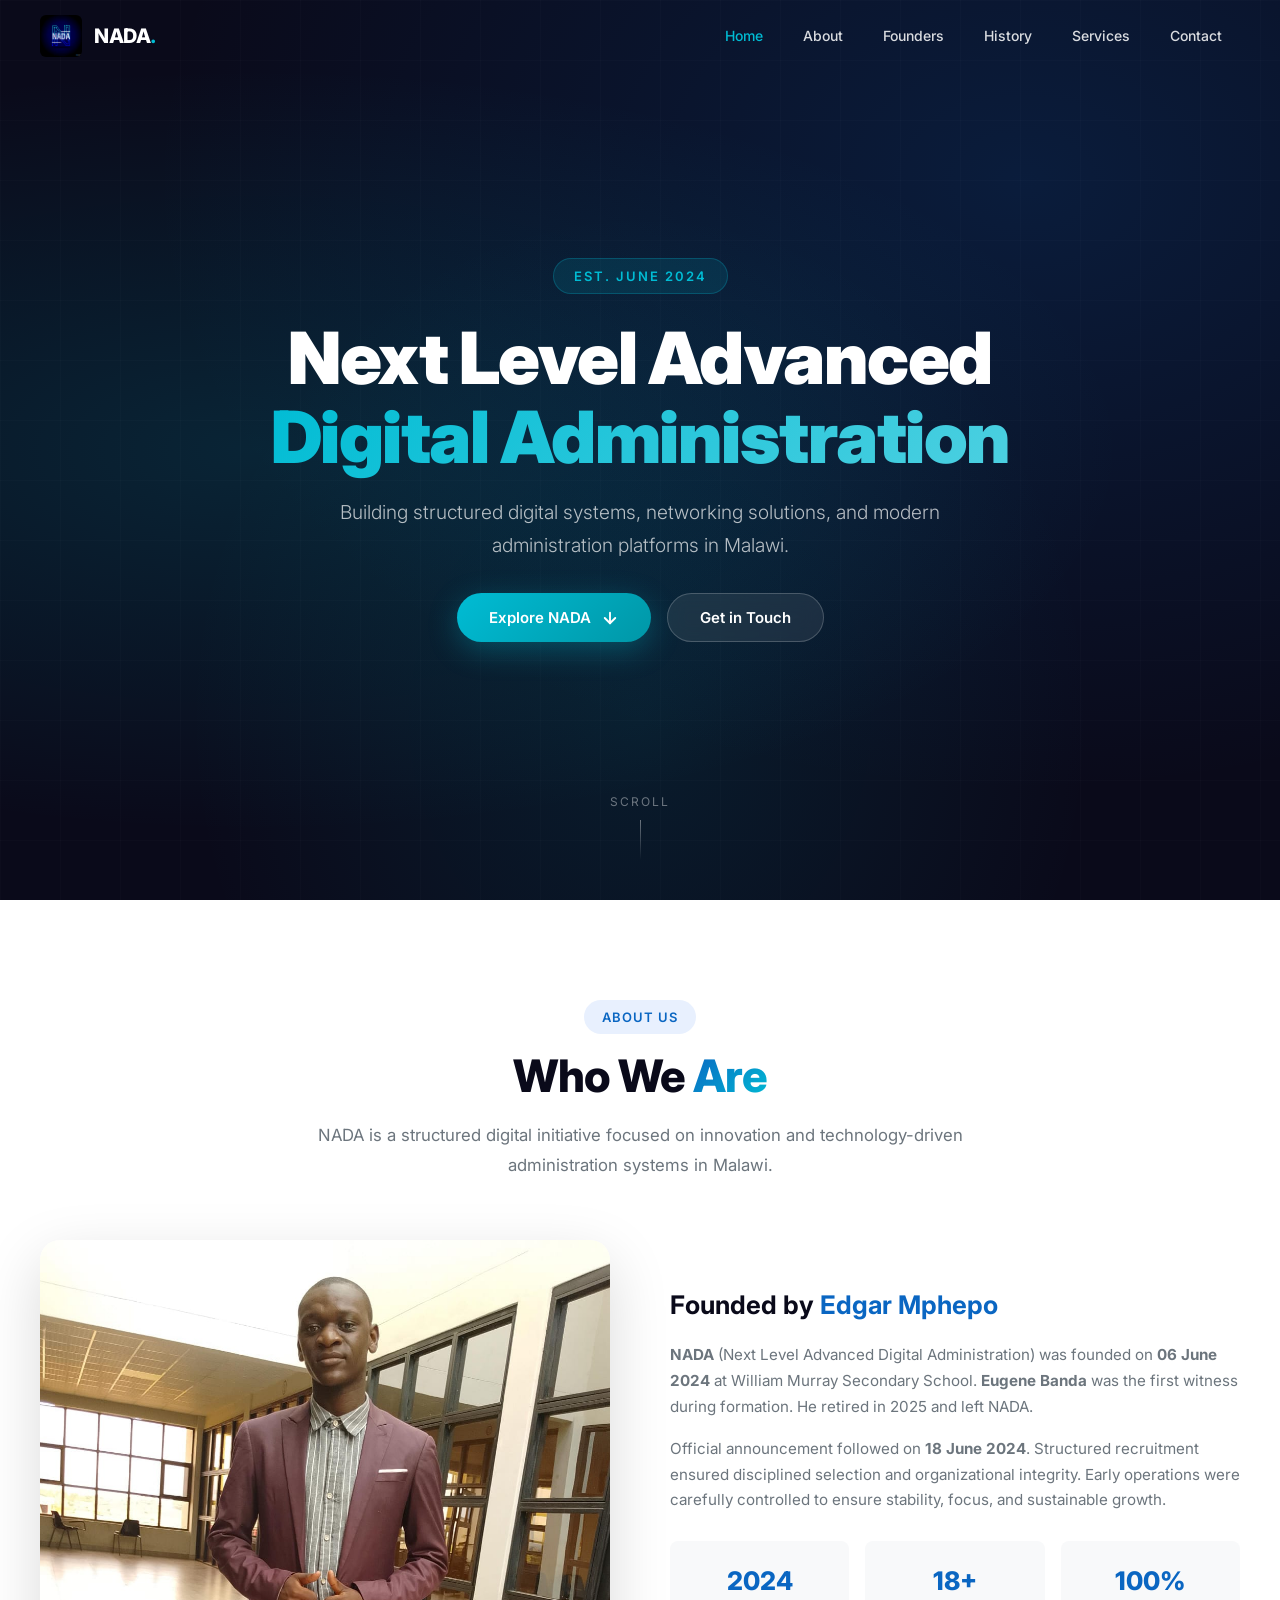
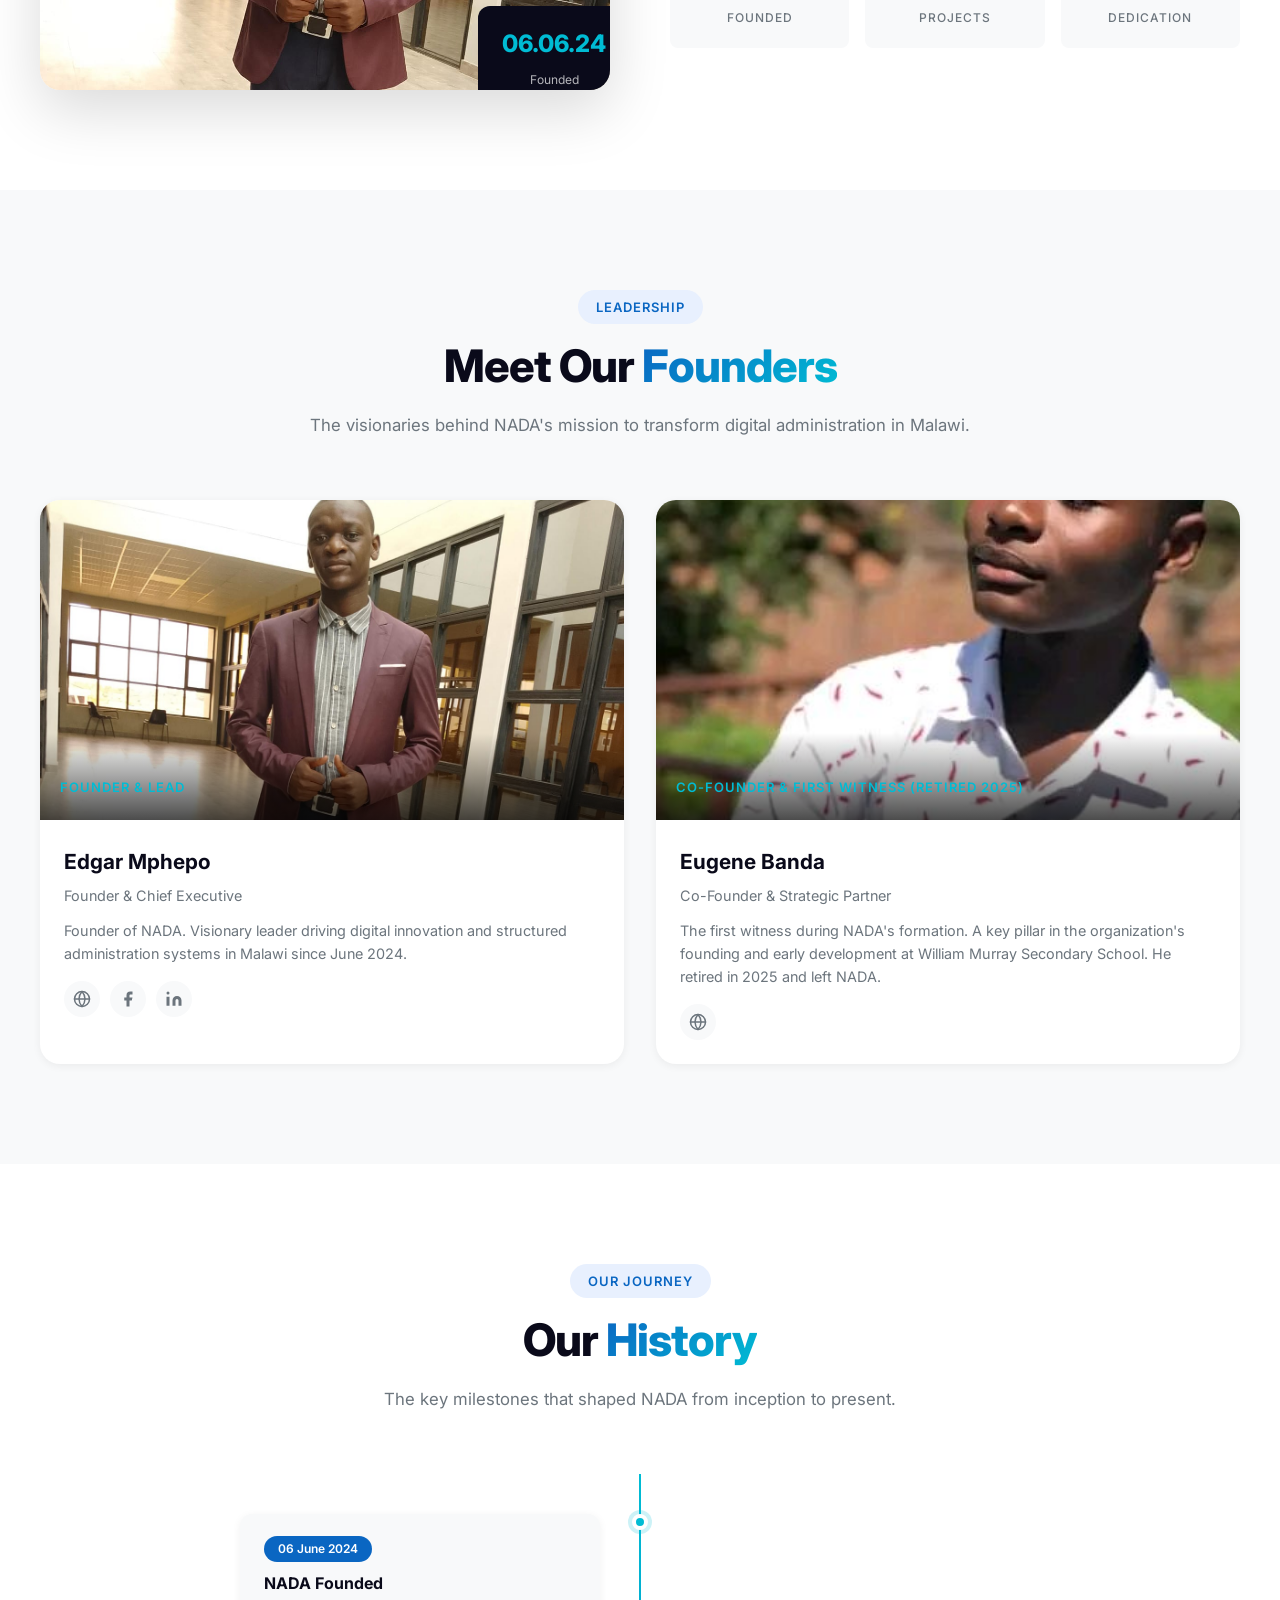
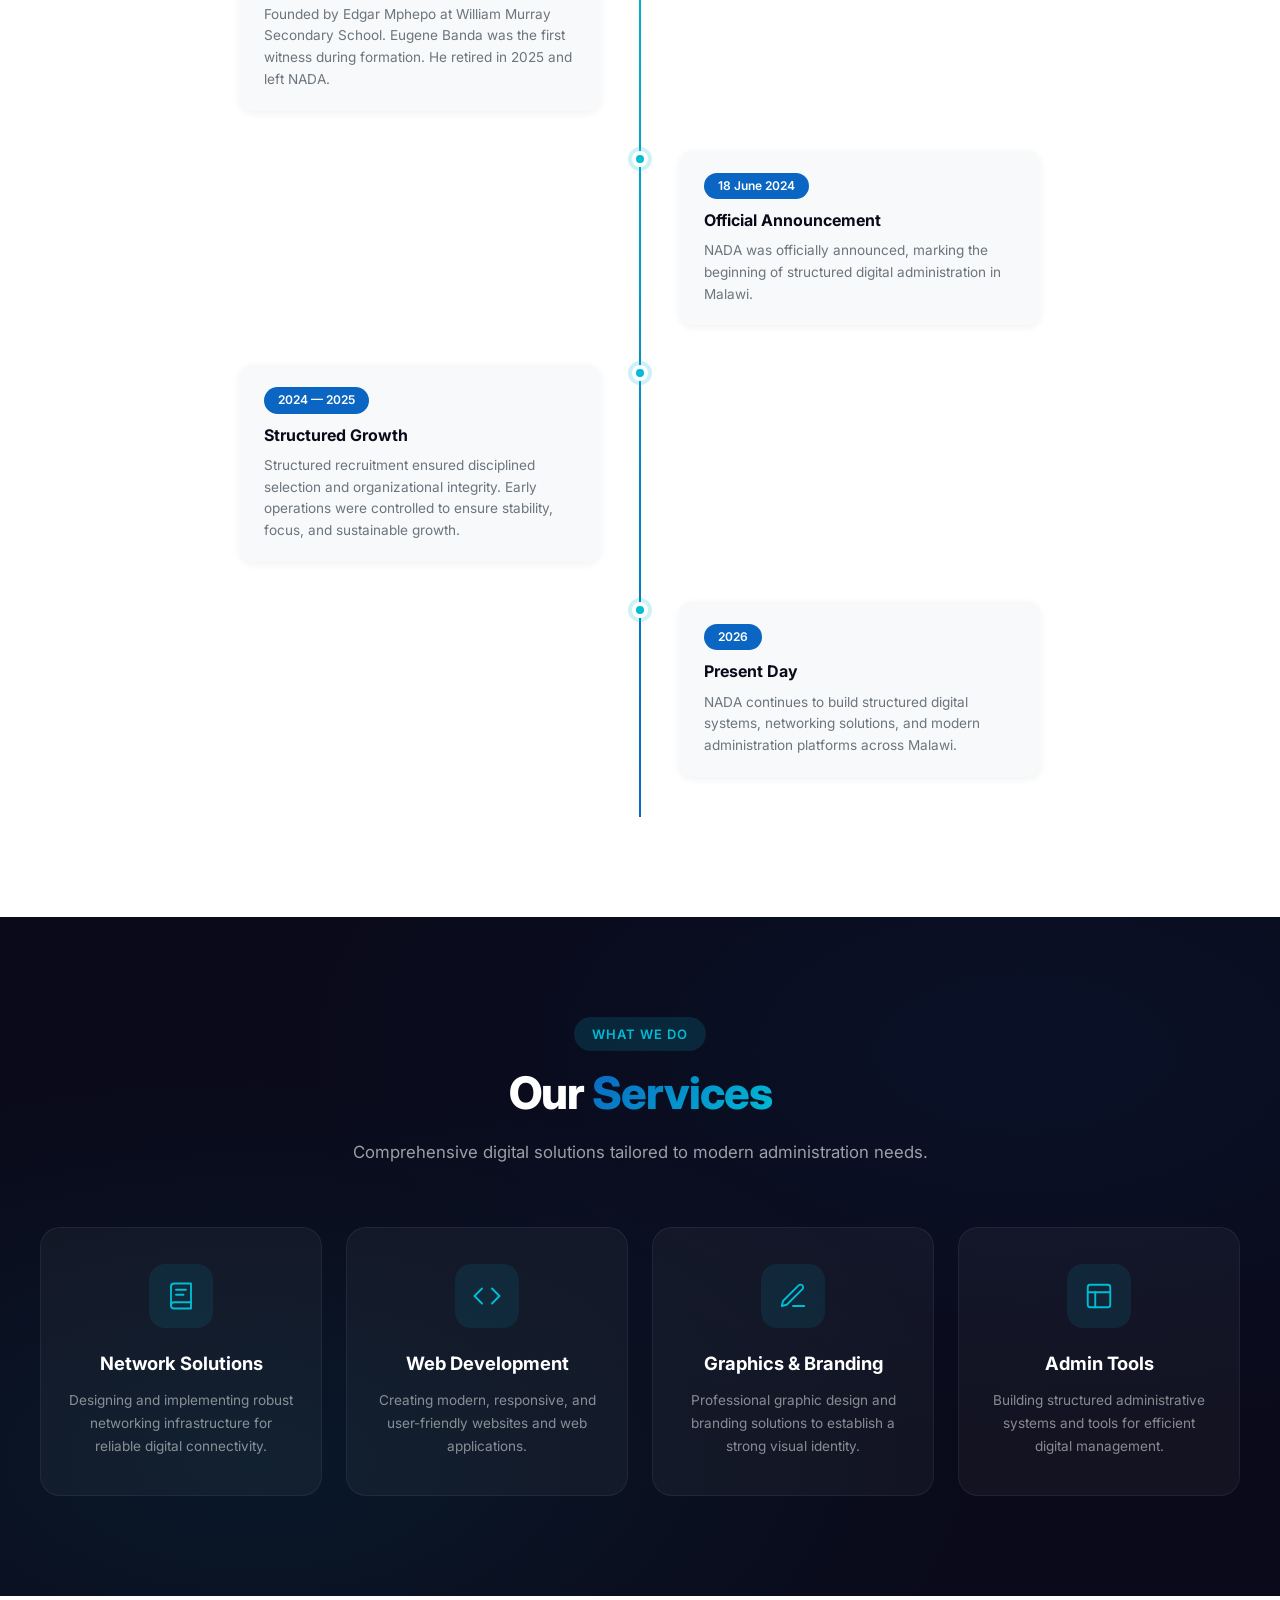
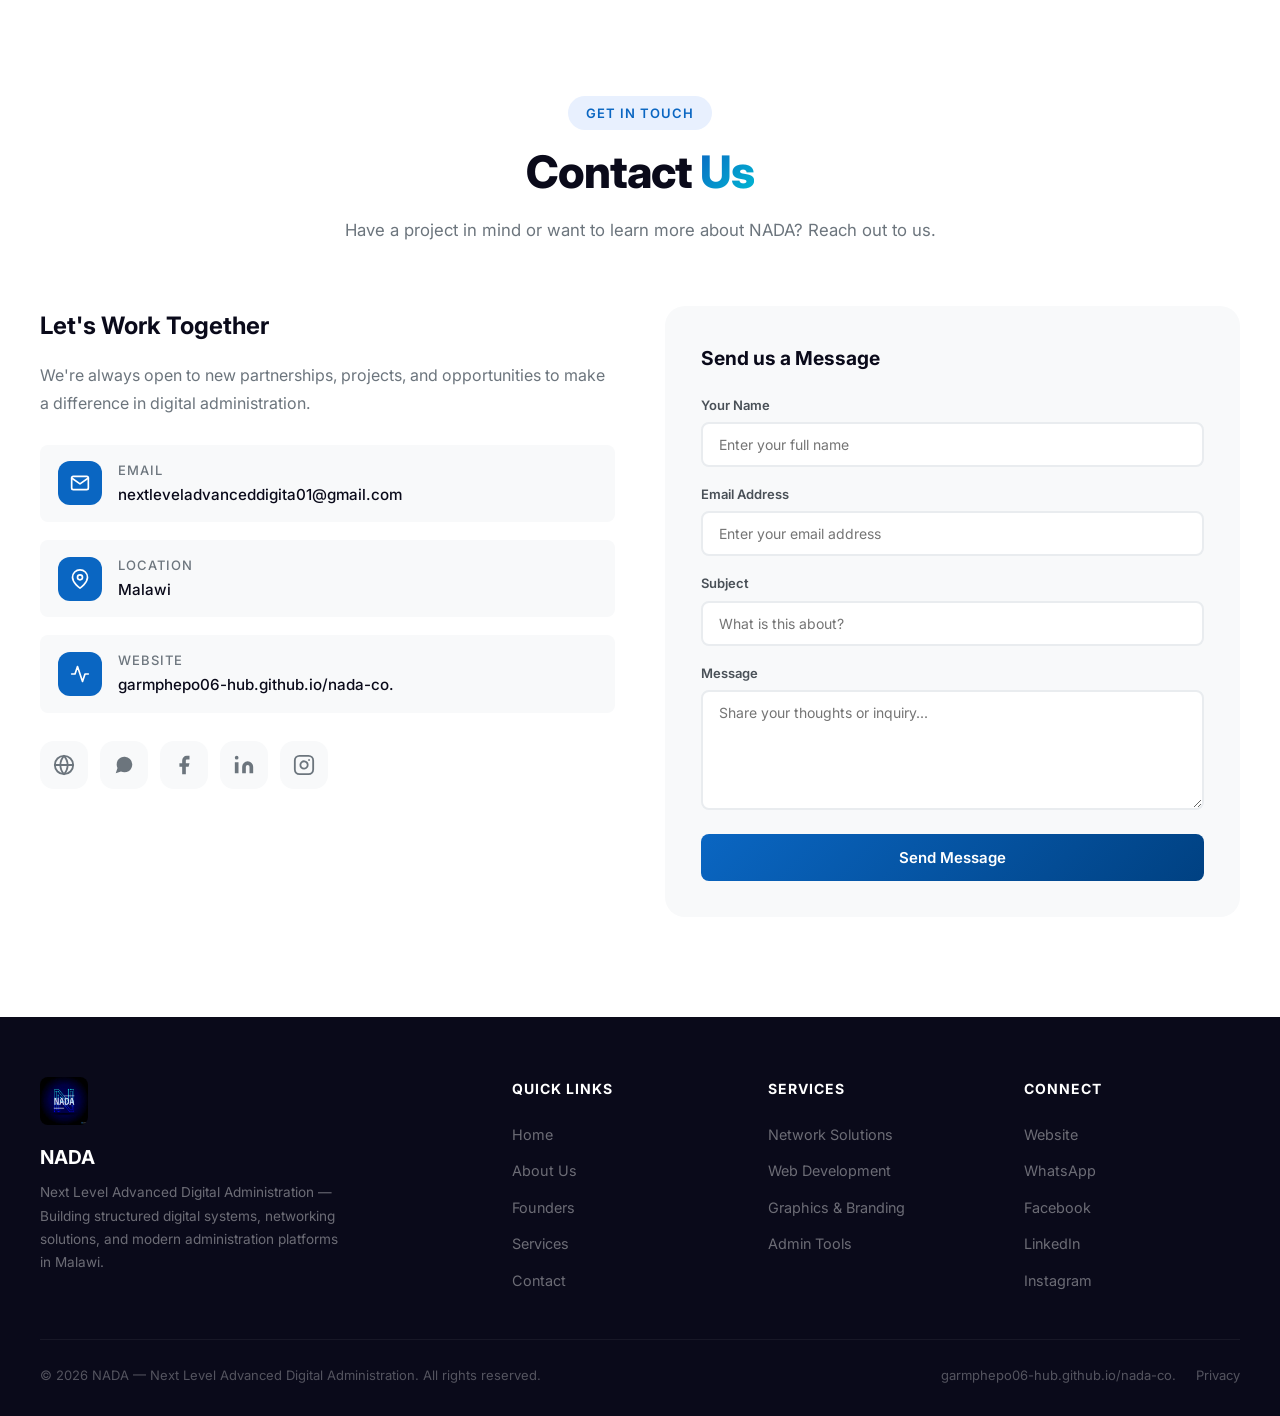
==== commit a333052c: "Add files via upload" ====
--- a/index.html
+++ b/index.html
@@ -2,474 +2,1943 @@
 <html lang="en">
 <head>
 <meta charset="UTF-8">
+<title>NADA — Next Level Advanced Digital Administration</title>
 <meta name="viewport" content="width=device-width, initial-scale=1.0">
-<title>Pamadyo Snack Centre — Fresh Food, Fast Delivery</title>
-
-<!-- Google Fonts -->
-<link href="https://fonts.googleapis.com/css2?family=Inter:wght@400;500;600;700;800&display=swap" rel="stylesheet">
-
-<!-- Font Awesome 6 (Free Icons) -->
-<link rel="stylesheet" href="https://cdnjs.cloudflare.com/ajax/libs/font-awesome/6.5.0/css/all.min.css">
-
-<!-- External Stylesheet -->
-<link rel="stylesheet" href="style.css">
-
+<meta name="description" content="NADA - Next Level Advanced Digital Administration. Building structured digital systems, networking solutions, and modern administration platforms in Malawi.">
+<link rel="preconnect" href="https://fonts.googleapis.com">
+<link href="https://fonts.googleapis.com/css2?family=Inter:wght@300;400;500;600;700;800;900&display=swap" rel="stylesheet">
+
+<style>
+/* ===== CSS VARIABLES ===== */
+:root {
+  --primary: #0a66c2;
+  --primary-dark: #004182;
+  --primary-light: #e8f0fe;
+  --accent: #00bcd4;
+  --accent-hover: #00a0b5;
+  --dark: #0a0a1a;
+  --dark-2: #12122a;
+  --gray-100: #f8f9fa;
+  --gray-200: #e9ecef;
+  --gray-300: #dee2e6;
+  --gray-400: #adb5bd;
+  --gray-500: #6c757d;
+  --gray-600: #495057;
+  --white: #ffffff;
+  --shadow-sm: 0 2px 8px rgba(0,0,0,0.06);
+  --shadow-md: 0 8px 30px rgba(0,0,0,0.12);
+  --shadow-lg: 0 20px 60px rgba(0,0,0,0.15);
+  --shadow-xl: 0 30px 80px rgba(0,0,0,0.2);
+  --radius-sm: 8px;
+  --radius-md: 12px;
+  --radius-lg: 20px;
+  --radius-xl: 28px;
+  --transition: all 0.3s cubic-bezier(0.4, 0, 0.2, 1);
+  --max-width: 1200px;
+}
+
+/* ===== RESET & BASE ===== */
+*, *::before, *::after {
+  box-sizing: border-box;
+  margin: 0;
+  padding: 0;
+}
+
+html {
+  scroll-behavior: smooth;
+  scroll-padding-top: 80px;
+  overflow-x: hidden;
+  width: 100%;
+  max-width: 100vw;
+  position: relative;
+}
+
+body {
+  font-family: 'Inter', -apple-system, BlinkMacSystemFont, sans-serif;
+  background: var(--gray-100);
+  color: #1a1a2e;
+  line-height: 1.7;
+  overflow-x: hidden;
+  width: 100%;
+  max-width: 100vw;
+  position: relative;
+  -webkit-font-smoothing: antialiased;
+}
+
+a {
+  text-decoration: none;
+  color: inherit;
+}
+
+ul { list-style: none; }
+
+img {
+  max-width: 100%;
+  height: auto;
+  display: block;
+}
+
+/* ===== PRELOADER ===== */
+#preloader {
+  position: fixed;
+  inset: 0;
+  background: var(--dark);
+  display: flex;
+  justify-content: center;
+  align-items: center;
+  z-index: 99999;
+  transition: opacity 0.6s ease, visibility 0.6s ease;
+}
+
+#preloader.hidden {
+  opacity: 0;
+  visibility: hidden;
+}
+
+.loader-ring {
+  width: 60px;
+  height: 60px;
+  border: 4px solid rgba(255,255,255,0.1);
+  border-top-color: var(--accent);
+  border-radius: 50%;
+  animation: spin 0.8s linear infinite;
+}
+
+@keyframes spin {
+  to { transform: rotate(360deg); }
+}
+
+/* ===== HEADER / NAVIGATION ===== */
+header {
+  position: fixed;
+  top: 0;
+  left: 0;
+  width: 100%;
+  max-width: 100vw;
+  z-index: 1000;
+  padding: 0 24px;
+  transition: var(--transition);
+  background: transparent;
+}
+
+header.scrolled {
+  background: rgba(10, 10, 26, 0.95);
+  backdrop-filter: blur(20px);
+  -webkit-backdrop-filter: blur(20px);
+  box-shadow: 0 4px 30px rgba(0,0,0,0.3);
+}
+
+header.scrolled .nav-logo-text {
+  color: var(--white);
+}
+
+nav {
+  max-width: var(--max-width);
+  margin: 0 auto;
+  display: flex;
+  align-items: center;
+  justify-content: space-between;
+  height: 72px;
+}
+
+.nav-brand {
+  display: flex;
+  align-items: center;
+  gap: 12px;
+}
+
+.nav-brand img {
+  height: 42px;
+  width: auto;
+  border-radius: 6px;
+}
+
+.nav-logo-text {
+  font-size: 20px;
+  font-weight: 800;
+  letter-spacing: -0.5px;
+  color: var(--white);
+  transition: var(--transition);
+}
+
+.nav-logo-text span {
+  color: var(--accent);
+}
+
+.nav-links {
+  display: flex;
+  align-items: center;
+  gap: 4px;
+}
+
+.nav-links a {
+  color: rgba(255,255,255,0.85);
+  padding: 8px 18px;
+  border-radius: 8px;
+  font-size: 14px;
+  font-weight: 500;
+  transition: var(--transition);
+  position: relative;
+}
+
+.nav-links a::after {
+  content: '';
+  position: absolute;
+  bottom: 2px;
+  left: 50%;
+  transform: translateX(-50%) scaleX(0);
+  width: 60%;
+  height: 2px;
+  background: var(--accent);
+  border-radius: 2px;
+  transition: transform 0.3s ease;
+}
+
+.nav-links a:hover {
+  color: var(--white);
+  background: rgba(255,255,255,0.08);
+}
+
+.nav-links a:hover::after {
+  transform: translateX(-50%) scaleX(1);
+}
+
+/* Hamburger */
+.hamburger {
+  display: none;
+  flex-direction: column;
+  gap: 5px;
+  cursor: pointer;
+  padding: 4px;
+  background: none;
+  border: none;
+  z-index: 1001;
+}
+
+.hamburger span {
+  display: block;
+  width: 26px;
+  height: 2.5px;
+  background: var(--white);
+  border-radius: 4px;
+  transition: var(--transition);
+  transform-origin: center;
+}
+
+.hamburger.active span:nth-child(1) {
+  transform: rotate(45deg) translate(5px, 5px);
+}
+
+.hamburger.active span:nth-child(2) {
+  opacity: 0;
+  transform: translateX(-10px);
+}
+
+.hamburger.active span:nth-child(3) {
+  transform: rotate(-45deg) translate(5px, -5px);
+}
+
+/* ===== HERO SECTION ===== */
+.hero {
+  min-height: 100vh;
+  position: relative;
+  display: flex;
+  align-items: center;
+  justify-content: center;
+  overflow: hidden;
+  background: var(--dark);
+  max-width: 100vw;
+}
+
+.hero-bg {
+  position: absolute;
+  inset: 0;
+  background:
+    radial-gradient(ellipse at 20% 50%, rgba(0,188,212,0.15) 0%, transparent 60%),
+    radial-gradient(ellipse at 80% 20%, rgba(10,102,194,0.2) 0%, transparent 60%),
+    radial-gradient(ellipse at 50% 80%, rgba(0,188,212,0.1) 0%, transparent 50%);
+  z-index: 1;
+}
+
+.hero-grid {
+  position: absolute;
+  inset: 0;
+  background-image:
+    linear-gradient(rgba(255,255,255,0.03) 1px, transparent 1px),
+    linear-gradient(90deg, rgba(255,255,255,0.03) 1px, transparent 1px);
+  background-size: 60px 60px;
+  z-index: 1;
+  opacity: 0.5;
+}
+
+.hero-particles {
+  position: absolute;
+  inset: 0;
+  z-index: 1;
+  overflow: hidden;
+}
+
+.particle {
+  position: absolute;
+  width: 4px;
+  height: 4px;
+  background: var(--accent);
+  border-radius: 50%;
+  opacity: 0;
+  animation: particleFloat 8s infinite;
+}
+
+.particle:nth-child(1) { left: 10%; top: 20%; animation-delay: 0s; }
+.particle:nth-child(2) { left: 25%; top: 60%; animation-delay: 1.2s; width: 6px; height: 6px; }
+.particle:nth-child(3) { left: 45%; top: 10%; animation-delay: 2.5s; }
+.particle:nth-child(4) { left: 60%; top: 70%; animation-delay: 0.8s; width: 3px; height: 3px; }
+.particle:nth-child(5) { left: 75%; top: 30%; animation-delay: 3.2s; }
+.particle:nth-child(6) { left: 90%; top: 50%; animation-delay: 1.8s; width: 5px; height: 5px; }
+.particle:nth-child(7) { left: 35%; top: 85%; animation-delay: 4s; }
+.particle:nth-child(8) { left: 80%; top: 90%; animation-delay: 2.2s; }
+
+@keyframes particleFloat {
+  0% { opacity: 0; transform: translateY(0) scale(0.5); }
+  20% { opacity: 1; }
+  100% { opacity: 0; transform: translateY(-120px) scale(1.5); }
+}
+
+.hero-content {
+  position: relative;
+  z-index: 2;
+  text-align: center;
+  padding: 20px;
+  max-width: 800px;
+}
+
+.hero-badge {
+  display: inline-block;
+  background: rgba(0,188,212,0.12);
+  border: 1px solid rgba(0,188,212,0.25);
+  color: var(--accent);
+  padding: 6px 20px;
+  border-radius: 50px;
+  font-size: 13px;
+  font-weight: 600;
+  letter-spacing: 2px;
+  text-transform: uppercase;
+  margin-bottom: 24px;
+  animation: fadeDown 0.8s ease;
+}
+
+.hero-content h1 {
+  font-size: clamp(2.5rem, 6vw, 4.5rem);
+  font-weight: 900;
+  color: var(--white);
+  line-height: 1.1;
+  letter-spacing: -1.5px;
+  margin-bottom: 20px;
+  animation: fadeDown 1s ease;
+}
+
+.hero-content h1 .highlight {
+  background: linear-gradient(135deg, var(--accent), #4dd0e1);
+  -webkit-background-clip: text;
+  -webkit-text-fill-color: transparent;
+  background-clip: text;
+}
+
+.hero-content p {
+  font-size: clamp(1rem, 1.8vw, 1.2rem);
+  color: rgba(255,255,255,0.7);
+  max-width: 600px;
+  margin: 0 auto 32px;
+  font-weight: 300;
+  animation: fadeUp 1.2s ease;
+}
+
+.hero-buttons {
+  display: flex;
+  gap: 16px;
+  justify-content: center;
+  flex-wrap: wrap;
+  animation: fadeUp 1.4s ease;
+}
+
+.btn {
+  display: inline-flex;
+  align-items: center;
+  gap: 10px;
+  padding: 14px 32px;
+  border-radius: 50px;
+  font-size: 15px;
+  font-weight: 600;
+  border: none;
+  cursor: pointer;
+  transition: var(--transition);
+  font-family: inherit;
+}
+
+.btn-primary {
+  background: linear-gradient(135deg, var(--accent), #0097a7);
+  color: var(--white);
+  box-shadow: 0 8px 30px rgba(0,188,212,0.3);
+}
+
+.btn-primary:hover {
+  transform: translateY(-3px);
+  box-shadow: 0 12px 40px rgba(0,188,212,0.45);
+}
+
+.btn-secondary {
+  background: rgba(255,255,255,0.08);
+  color: var(--white);
+  border: 1px solid rgba(255,255,255,0.2);
+  backdrop-filter: blur(10px);
+}
+
+.btn-secondary:hover {
+  background: rgba(255,255,255,0.15);
+  border-color: rgba(255,255,255,0.4);
+  transform: translateY(-3px);
+}
+
+.btn-outline {
+  background: transparent;
+  color: var(--primary);
+  border: 2px solid var(--primary);
+}
+
+.btn-outline:hover {
+  background: var(--primary);
+  color: var(--white);
+  transform: translateY(-3px);
+}
+
+.hero-scroll {
+  position: absolute;
+  bottom: 40px;
+  left: 50%;
+  transform: translateX(-50%);
+  z-index: 2;
+  display: flex;
+  flex-direction: column;
+  align-items: center;
+  gap: 8px;
+  color: rgba(255,255,255,0.4);
+  font-size: 12px;
+  letter-spacing: 2px;
+  text-transform: uppercase;
+  animation: bounce 2s infinite;
+}
+
+.scroll-line {
+  width: 1px;
+  height: 40px;
+  background: linear-gradient(to bottom, rgba(255,255,255,0.4), transparent);
+}
+
+@keyframes bounce {
+  0%, 100% { transform: translateX(-50%) translateY(0); }
+  50% { transform: translateX(-50%) translateY(10px); }
+}
+
+/* ===== SECTION STYLES ===== */
+section {
+  padding: 100px 24px;
+  max-width: 100vw;
+  overflow: hidden;
+}
+
+.section-header {
+  text-align: center;
+  max-width: 700px;
+  margin: 0 auto 60px;
+}
+
+.section-tag {
+  display: inline-block;
+  background: var(--primary-light);
+  color: var(--primary);
+  padding: 6px 18px;
+  border-radius: 50px;
+  font-size: 13px;
+  font-weight: 600;
+  letter-spacing: 1px;
+  text-transform: uppercase;
+  margin-bottom: 16px;
+}
+
+.section-header h2 {
+  font-size: clamp(1.8rem, 4vw, 2.8rem);
+  font-weight: 800;
+  color: var(--dark);
+  letter-spacing: -1px;
+  line-height: 1.2;
+  margin-bottom: 16px;
+}
+
+.section-header h2 span {
+  background: linear-gradient(135deg, var(--primary), var(--accent));
+  -webkit-background-clip: text;
+  -webkit-text-fill-color: transparent;
+  background-clip: text;
+}
+
+.section-header p {
+  color: var(--gray-500);
+  font-size: 1.05rem;
+  line-height: 1.8;
+}
+
+.container {
+  max-width: var(--max-width);
+  margin: 0 auto;
+}
+
+/* ===== ABOUT SECTION ===== */
+#about {
+  background: var(--white);
+}
+
+.about-grid {
+  display: grid;
+  grid-template-columns: 1fr 1fr;
+  gap: 60px;
+  align-items: center;
+}
+
+.about-image {
+  position: relative;
+}
+
+.about-image-wrapper {
+  position: relative;
+  border-radius: var(--radius-lg);
+  overflow: hidden;
+  box-shadow: var(--shadow-lg);
+}
+
+.about-image-wrapper img {
+  width: 100%;
+  height: 450px;
+  object-fit: cover;
+  display: block;
+  transition: transform 0.6s ease;
+}
+
+.about-image-wrapper:hover img {
+  transform: scale(1.03);
+}
+
+.about-image-badge {
+  position: absolute;
+  bottom: -20px;
+  right: -20px;
+  background: var(--dark);
+  color: var(--white);
+  padding: 18px 24px;
+  border-radius: var(--radius-md);
+  box-shadow: var(--shadow-lg);
+  text-align: center;
+  max-width: calc(100% - 20px);
+}
+
+.about-image-badge strong {
+  display: block;
+  font-size: 24px;
+  font-weight: 800;
+  color: var(--accent);
+}
+
+.about-image-badge span {
+  font-size: 12px;
+  color: rgba(255,255,255,0.7);
+}
+
+.about-text h3 {
+  font-size: 1.6rem;
+  font-weight: 700;
+  margin-bottom: 16px;
+  color: var(--dark);
+}
+
+.about-text p {
+  color: var(--gray-500);
+  margin-bottom: 16px;
+  font-size: 0.95rem;
+}
+
+.about-stats {
+  display: grid;
+  grid-template-columns: repeat(3, 1fr);
+  gap: 16px;
+  margin-top: 28px;
+}
+
+.stat-item {
+  text-align: center;
+  padding: 18px 12px;
+  background: var(--gray-100);
+  border-radius: var(--radius-sm);
+  transition: var(--transition);
+}
+
+.stat-item:hover {
+  background: var(--primary-light);
+  transform: translateY(-3px);
+}
+
+.stat-item strong {
+  display: block;
+  font-size: 1.6rem;
+  font-weight: 800;
+  color: var(--primary);
+}
+
+.stat-item span {
+  font-size: 12px;
+  color: var(--gray-500);
+  font-weight: 500;
+  text-transform: uppercase;
+  letter-spacing: 1px;
+}
+
+/* ===== FOUNDERS SECTION ===== */
+#founders {
+  background: var(--gray-100);
+}
+
+.founders-grid {
+  display: grid;
+  grid-template-columns: repeat(auto-fit, minmax(280px, 1fr));
+  gap: 32px;
+}
+
+.founder-card {
+  background: var(--white);
+  border-radius: var(--radius-lg);
+  overflow: hidden;
+  box-shadow: var(--shadow-sm);
+  transition: var(--transition);
+}
+
+.founder-card:hover {
+  transform: translateY(-8px);
+  box-shadow: var(--shadow-lg);
+}
+
+.founder-image {
+  height: 320px;
+  overflow: hidden;
+  position: relative;
+}
+
+.founder-image img {
+  width: 100%;
+  height: 100%;
+  object-fit: cover;
+  transition: transform 0.6s ease;
+}
+
+.founder-card:hover .founder-image img {
+  transform: scale(1.05);
+}
+
+.founder-image-overlay {
+  position: absolute;
+  bottom: 0;
+  left: 0;
+  right: 0;
+  padding: 40px 20px 20px;
+  background: linear-gradient(to top, rgba(0,0,0,0.7), transparent);
+}
+
+.founder-role {
+  color: var(--accent);
+  font-size: 13px;
+  font-weight: 600;
+  letter-spacing: 1px;
+  text-transform: uppercase;
+}
+
+.founder-info {
+  padding: 24px;
+}
+
+.founder-info h3 {
+  font-size: 1.3rem;
+  font-weight: 700;
+  margin-bottom: 4px;
+  color: var(--dark);
+}
+
+.founder-title {
+  color: var(--gray-500);
+  font-size: 0.85rem;
+  margin-bottom: 12px;
+}
+
+.founder-info p {
+  color: var(--gray-500);
+  font-size: 0.9rem;
+  line-height: 1.6;
+}
+
+.founder-social {
+  display: flex;
+  gap: 10px;
+  margin-top: 16px;
+}
+
+.founder-social a {
+  width: 36px;
+  height: 36px;
+  background: var(--gray-100);
+  border-radius: 50%;
+  display: flex;
+  align-items: center;
+  justify-content: center;
+  transition: var(--transition);
+  color: var(--gray-500);
+  font-size: 16px;
+}
+
+.founder-social a:hover {
+  background: var(--primary);
+  color: var(--white);
+  transform: translateY(-2px);
+}
+
+/* ===== TIMELINE SECTION ===== */
+#history {
+  background: var(--white);
+}
+
+.timeline {
+  position: relative;
+  max-width: 800px;
+  margin: 0 auto;
+  padding: 20px 0;
+}
+
+.timeline::before {
+  content: '';
+  position: absolute;
+  left: 50%;
+  transform: translateX(-50%);
+  width: 2px;
+  height: 100%;
+  background: linear-gradient(to bottom, var(--accent), var(--primary));
+  top: 0;
+}
+
+.timeline-item {
+  display: flex;
+  justify-content: flex-start;
+  padding: 20px 0;
+  position: relative;
+}
+
+.timeline-item:nth-child(even) {
+  justify-content: flex-end;
+}
+
+.timeline-dot {
+  position: absolute;
+  left: 50%;
+  transform: translateX(-50%);
+  width: 16px;
+  height: 16px;
+  background: var(--accent);
+  border: 4px solid var(--white);
+  border-radius: 50%;
+  box-shadow: 0 0 0 4px rgba(0,188,212,0.2);
+  z-index: 2;
+}
+
+.timeline-content {
+  width: 45%;
+  background: var(--gray-100);
+  padding: 20px 24px;
+  border-radius: var(--radius-md);
+  box-shadow: var(--shadow-sm);
+  transition: var(--transition);
+}
+
+.timeline-content:hover {
+  transform: translateY(-4px);
+  box-shadow: var(--shadow-md);
+}
+
+.timeline-content .date {
+  display: inline-block;
+  background: var(--primary);
+  color: var(--white);
+  padding: 3px 14px;
+  border-radius: 50px;
+  font-size: 12px;
+  font-weight: 600;
+  margin-bottom: 8px;
+}
+
+.timeline-content h4 {
+  font-size: 1rem;
+  font-weight: 700;
+  margin-bottom: 6px;
+  color: var(--dark);
+}
+
+.timeline-content p {
+  font-size: 0.85rem;
+  color: var(--gray-500);
+  line-height: 1.6;
+}
+
+/* ===== SERVICES SECTION ===== */
+#services {
+  background: var(--dark);
+  position: relative;
+  overflow: hidden;
+}
+
+#services::before {
+  content: '';
+  position: absolute;
+  inset: 0;
+  background:
+    radial-gradient(ellipse at 20% 80%, rgba(0,188,212,0.08) 0%, transparent 50%),
+    radial-gradient(ellipse at 80% 20%, rgba(10,102,194,0.08) 0%, transparent 50%);
+  pointer-events: none;
+}
+
+#services .section-tag {
+  background: rgba(0,188,212,0.15);
+  color: var(--accent);
+}
+
+#services .section-header h2 {
+  color: var(--white);
+}
+
+#services .section-header p {
+  color: rgba(255,255,255,0.6);
+}
+
+.services-grid {
+  display: grid;
+  grid-template-columns: repeat(auto-fit, minmax(250px, 1fr));
+  gap: 24px;
+  position: relative;
+  z-index: 1;
+}
+
+.service-card {
+  background: rgba(255,255,255,0.04);
+  border: 1px solid rgba(255,255,255,0.06);
+  border-radius: var(--radius-lg);
+  padding: 36px 28px;
+  text-align: center;
+  transition: var(--transition);
+  position: relative;
+  overflow: hidden;
+}
+
+.service-card::before {
+  content: '';
+  position: absolute;
+  top: 0;
+  left: 0;
+  right: 0;
+  height: 3px;
+  background: linear-gradient(90deg, var(--accent), var(--primary));
+  transform: scaleX(0);
+  transition: transform 0.4s ease;
+  transform-origin: left;
+}
+
+.service-card:hover::before {
+  transform: scaleX(1);
+}
+
+.service-card:hover {
+  transform: translateY(-8px);
+  background: rgba(255,255,255,0.08);
+  border-color: rgba(0,188,212,0.2);
+  box-shadow: 0 20px 60px rgba(0,0,0,0.3);
+}
+
+.service-icon {
+  width: 64px;
+  height: 64px;
+  margin: 0 auto 20px;
+  background: rgba(0,188,212,0.1);
+  border-radius: 16px;
+  display: flex;
+  align-items: center;
+  justify-content: center;
+  font-size: 28px;
+  transition: var(--transition);
+}
+
+.service-card:hover .service-icon {
+  background: rgba(0,188,212,0.2);
+  transform: scale(1.1) rotate(5deg);
+}
+
+.service-card h3 {
+  color: var(--white);
+  font-size: 1.15rem;
+  font-weight: 700;
+  margin-bottom: 10px;
+}
+
+.service-card p {
+  color: rgba(255,255,255,0.5);
+  font-size: 0.85rem;
+  line-height: 1.7;
+}
+
+/* ===== CONTACT SECTION ===== */
+#contact {
+  background: var(--white);
+}
+
+.contact-grid {
+  display: grid;
+  grid-template-columns: 1fr 1fr;
+  gap: 50px;
+}
+
+.contact-info h3 {
+  font-size: 1.5rem;
+  font-weight: 700;
+  margin-bottom: 16px;
+  color: var(--dark);
+}
+
+.contact-info > p {
+  color: var(--gray-500);
+  margin-bottom: 28px;
+}
+
+.contact-details {
+  display: flex;
+  flex-direction: column;
+  gap: 18px;
+}
+
+.contact-item {
+  display: flex;
+  align-items: center;
+  gap: 16px;
+  padding: 14px 18px;
+  background: var(--gray-100);
+  border-radius: var(--radius-sm);
+  transition: var(--transition);
+}
+
+.contact-item:hover {
+  background: var(--primary-light);
+  transform: translateX(5px);
+}
+
+.contact-item-icon {
+  width: 44px;
+  height: 44px;
+  background: var(--primary);
+  border-radius: 12px;
+  display: flex;
+  align-items: center;
+  justify-content: center;
+  font-size: 18px;
+  flex-shrink: 0;
+  color: var(--white);
+}
+
+.contact-item-text strong {
+  display: block;
+  font-size: 13px;
+  color: var(--gray-500);
+  font-weight: 500;
+  text-transform: uppercase;
+  letter-spacing: 1px;
+}
+
+.contact-item-text span {
+  font-size: 0.95rem;
+  color: var(--dark);
+  font-weight: 500;
+}
+
+/* Social Links */
+.social-links {
+  display: flex;
+  gap: 12px;
+  margin-top: 28px;
+}
+
+.social-link {
+  width: 48px;
+  height: 48px;
+  background: var(--gray-100);
+  border-radius: 14px;
+  display: flex;
+  align-items: center;
+  justify-content: center;
+  font-size: 20px;
+  color: var(--gray-500);
+  transition: var(--transition);
+}
+
+.social-link:hover {
+  background: var(--primary);
+  color: var(--white);
+  transform: translateY(-4px);
+  box-shadow: 0 8px 25px rgba(10,102,194,0.3);
+}
+
+.contact-form {
+  background: var(--gray-100);
+  padding: 36px;
+  border-radius: var(--radius-lg);
+}
+
+.contact-form h4 {
+  font-size: 1.2rem;
+  font-weight: 700;
+  margin-bottom: 20px;
+  color: var(--dark);
+}
+
+.form-group {
+  margin-bottom: 16px;
+}
+
+.form-group label {
+  display: block;
+  font-size: 13px;
+  font-weight: 600;
+  color: var(--gray-600);
+  margin-bottom: 6px;
+}
+
+.form-group input,
+.form-group textarea {
+  width: 100%;
+  padding: 12px 16px;
+  border: 2px solid var(--gray-200);
+  border-radius: var(--radius-sm);
+  font-family: inherit;
+  font-size: 14px;
+  transition: var(--transition);
+  background: var(--white);
+  outline: none;
+}
+
+.form-group input:focus,
+.form-group textarea:focus {
+  border-color: var(--primary);
+  box-shadow: 0 0 0 4px rgba(10,102,194,0.1);
+}
+
+.form-group textarea {
+  resize: vertical;
+  min-height: 120px;
+}
+
+.btn-submit {
+  width: 100%;
+  padding: 14px;
+  background: linear-gradient(135deg, var(--primary), var(--primary-dark));
+  color: var(--white);
+  border: none;
+  border-radius: var(--radius-sm);
+  font-size: 15px;
+  font-weight: 600;
+  cursor: pointer;
+  transition: var(--transition);
+  font-family: inherit;
+}
+
+.btn-submit:hover {
+  transform: translateY(-2px);
+  box-shadow: 0 8px 30px rgba(10,102,194,0.3);
+}
+
+/* ===== FOOTER ===== */
+footer {
+  background: var(--dark);
+  padding: 60px 24px 30px;
+  position: relative;
+  max-width: 100vw;
+  overflow: hidden;
+}
+
+.footer-grid {
+  max-width: var(--max-width);
+  margin: 0 auto;
+  display: grid;
+  grid-template-columns: 2fr 1fr 1fr 1fr;
+  gap: 40px;
+  margin-bottom: 40px;
+}
+
+.footer-brand img {
+  height: 48px;
+  margin-bottom: 16px;
+  border-radius: 8px;
+}
+
+.footer-brand h4 {
+  color: var(--white);
+  font-size: 1.2rem;
+  font-weight: 700;
+  margin-bottom: 8px;
+}
+
+.footer-brand p {
+  color: rgba(255,255,255,0.4);
+  font-size: 0.85rem;
+  line-height: 1.7;
+  max-width: 300px;
+}
+
+.footer-col h5 {
+  color: var(--white);
+  font-size: 14px;
+  font-weight: 700;
+  text-transform: uppercase;
+  letter-spacing: 1px;
+  margin-bottom: 16px;
+}
+
+.footer-col a {
+  display: block;
+  color: rgba(255,255,255,0.4);
+  font-size: 0.9rem;
+  padding: 6px 0;
+  transition: var(--transition);
+}
+
+.footer-col a:hover {
+  color: var(--accent);
+  padding-left: 6px;
+}
+
+.footer-bottom {
+  max-width: var(--max-width);
+  margin: 0 auto;
+  padding-top: 24px;
+  border-top: 1px solid rgba(255,255,255,0.06);
+  display: flex;
+  justify-content: space-between;
+  align-items: center;
+  flex-wrap: wrap;
+  gap: 12px;
+}
+
+.footer-bottom p {
+  color: rgba(255,255,255,0.3);
+  font-size: 13px;
+}
+
+.footer-bottom-links {
+  display: flex;
+  gap: 20px;
+}
+
+.footer-bottom-links a {
+  color: rgba(255,255,255,0.3);
+  font-size: 13px;
+  transition: var(--transition);
+}
+
+.footer-bottom-links a:hover {
+  color: var(--accent);
+}
+
+/* ===== BACK TO TOP ===== */
+.back-to-top {
+  position: fixed;
+  bottom: 30px;
+  right: 30px;
+  width: 48px;
+  height: 48px;
+  background: linear-gradient(135deg, var(--accent), #0097a7);
+  color: var(--white);
+  border: none;
+  border-radius: 50%;
+  font-size: 20px;
+  cursor: pointer;
+  z-index: 999;
+  opacity: 0;
+  visibility: hidden;
+  transform: translateY(20px);
+  transition: var(--transition);
+  box-shadow: 0 8px 30px rgba(0,188,212,0.3);
+}
+
+.back-to-top.visible {
+  opacity: 1;
+  visibility: visible;
+  transform: translateY(0);
+}
+
+.back-to-top:hover {
+  transform: translateY(-4px);
+  box-shadow: 0 12px 40px rgba(0,188,212,0.45);
+}
+
+/* ===== ANIMATIONS ===== */
+@keyframes fadeDown {
+  from { opacity: 0; transform: translateY(-30px); }
+  to { opacity: 1; transform: translateY(0); }
+}
+
+@keyframes fadeUp {
+  from { opacity: 0; transform: translateY(30px); }
+  to { opacity: 1; transform: translateY(0); }
+}
+
+/* ===== REVEAL ON SCROLL ===== */
+.reveal {
+  opacity: 0;
+  transform: translateY(40px);
+  transition: opacity 0.7s ease, transform 0.7s ease;
+}
+
+.reveal.visible {
+  opacity: 1;
+  transform: translateY(0);
+}
+
+/* ===== RESPONSIVE DESIGN ===== */
+@media (max-width: 1024px) {
+  .about-grid {
+    gap: 40px;
+  }
+
+  .footer-grid {
+    grid-template-columns: 1fr 1fr;
+    gap: 30px;
+  }
+}
+
+@media (max-width: 900px) {
+  .hero-content h1 {
+    font-size: 2.8rem;
+  }
+
+  .about-grid {
+    grid-template-columns: 1fr;
+    gap: 40px;
+  }
+
+  .about-image-wrapper img {
+    height: 350px;
+  }
+
+  .contact-grid {
+    grid-template-columns: 1fr;
+    gap: 40px;
+  }
+
+  .timeline::before {
+    left: 20px;
+  }
+
+  .timeline-item,
+  .timeline-item:nth-child(even) {
+    justify-content: flex-start;
+    padding-left: 50px;
+  }
+
+  .timeline-dot {
+    left: 20px;
+  }
+
+  .timeline-content {
+    width: 100%;
+  }
+
+  .footer-grid {
+    grid-template-columns: 1fr;
+    gap: 30px;
+  }
+}
+
+@media (max-width: 768px) {
+  .nav-links {
+    position: fixed;
+    top: 0;
+    right: -100%;
+    width: 280px;
+    max-width: 85vw;
+    height: 100vh;
+    background: rgba(10, 10, 26, 0.98);
+    backdrop-filter: blur(20px);
+    flex-direction: column;
+    align-items: flex-start;
+    padding: 100px 24px 30px;
+    gap: 8px;
+    transition: right 0.4s cubic-bezier(0.4, 0, 0.2, 1);
+    box-shadow: -10px 0 40px rgba(0,0,0,0.3);
+  }
+
+  .nav-links.open {
+    right: 0;
+  }
+
+  .nav-links a {
+    width: 100%;
+    padding: 12px 16px;
+    font-size: 16px;
+  }
+
+  .nav-links a::after {
+    display: none;
+  }
+
+  .hamburger {
+    display: flex;
+  }
+
+  /* Mobile overlay */
+  .nav-overlay {
+    position: fixed;
+    inset: 0;
+    background: rgba(0,0,0,0.5);
+    z-index: 999;
+    opacity: 0;
+    visibility: hidden;
+    transition: var(--transition);
+  }
+
+  .nav-overlay.active {
+    opacity: 1;
+    visibility: visible;
+  }
+
+  .hero-content h1 {
+    font-size: 2.2rem;
+  }
+
+  .hero-buttons {
+    flex-direction: column;
+    align-items: center;
+  }
+
+  .btn {
+    width: 100%;
+    max-width: 280px;
+    justify-content: center;
+  }
+
+  section {
+    padding: 70px 20px;
+  }
+
+  .founders-grid {
+    grid-template-columns: 1fr;
+  }
+
+  .about-stats {
+    grid-template-columns: repeat(3, 1fr);
+    gap: 10px;
+  }
+
+  .stat-item strong {
+    font-size: 1.3rem;
+  }
+
+  .contact-form {
+    padding: 24px;
+  }
+
+  .footer-bottom {
+    flex-direction: column;
+    text-align: center;
+  }
+}
+
+@media (max-width: 480px) {
+  header {
+    padding: 0 16px;
+  }
+
+  .hero-content {
+    padding: 16px;
+  }
+
+  .hero-content h1 {
+    font-size: 1.8rem;
+  }
+
+  .hero-badge {
+    font-size: 11px;
+    padding: 5px 14px;
+  }
+
+  .about-stats {
+    grid-template-columns: 1fr;
+  }
+
+  .about-image-badge {
+    position: relative;
+    bottom: 0;
+    right: auto;
+    left: 0;
+    margin-top: -10px;
+    border-radius: 0 0 var(--radius-md) var(--radius-md);
+    max-width: 100%;
+  }
+
+  .about-image-wrapper {
+    overflow: hidden;
+  }
+
+  .founder-image {
+    height: 260px;
+  }
+
+  .social-links {
+    flex-wrap: wrap;
+  }
+
+  .back-to-top {
+    width: 40px;
+    height: 40px;
+    font-size: 16px;
+    bottom: 20px;
+    right: 20px;
+  }
+
+  .hero-scroll {
+    bottom: 20px;
+  }
+}
+</style>
 </head>
+
 <body>
 
-<!-- ===== LOADER ===== -->
-<div class="loader" id="loader">
-  <div class="loader-icon"></div>
-  <div class="loader-dots"><span></span><span></span><span></span></div>
-  <span>Loading Pamadyo…</span>
+<!-- ===== PRELOADER ===== -->
+<div id="preloader">
+  <div class="loader-ring"></div>
 </div>
 
-<!-- ===== NAVBAR ===== -->
-<header class="navbar" id="navbar">
-  <div class="navbar-container">
-    <div class="navbar-brand">
-      <i class="fas fa-utensils"></i>
-      <span>Pamadyo Snack Centre</span>
+<!-- ===== MOBILE OVERLAY ===== -->
+<div class="nav-overlay" id="navOverlay" onclick="closeNav()"></div>
+
+<!-- ===== HEADER ===== -->
+<header id="header">
+  <nav>
+    <div class="nav-brand">
+      <img src="LOGO.jpg" alt="NADA Logo" loading="lazy">
+      <span class="nav-logo-text">NADA<span>.</span></span>
     </div>
 
-    <button class="hamburger" id="hamburger" aria-label="Toggle menu">
-      <span></span><span></span><span></span>
+    <button class="hamburger" id="hamburger" onclick="toggleNav()" aria-label="Toggle navigation menu">
+      <span></span>
+      <span></span>
+      <span></span>
     </button>
 
-    <nav class="nav-menu" id="navMenu" aria-label="Main navigation">
-      <a class="nav-link" href="#" data-section="hero"><i class="fas fa-home"></i> Home</a>
-      <a class="nav-link" href="#" data-section="menu"><i class="fas fa-burger"></i> Menu</a>
-      <a class="nav-link" href="#" data-section="order"><i class="fas fa-cart-shopping"></i> Order</a>
-      <a class="nav-link" href="#" data-section="contact"><i class="fas fa-envelope"></i> Contact</a>
-      <a class="nav-link" href="#" data-section="inquiries"><i class="fas fa-circle-question"></i> Inquiries</a>
-      <a class="nav-link cta" href="https://wa.me/265998136465" target="_blank"><i class="fab fa-whatsapp"></i> Order Now</a>
-    </nav>
+    <ul class="nav-links" id="navLinks">
+      <li><a href="#home" onclick="closeNav()">Home</a></li>
+      <li><a href="#about" onclick="closeNav()">About</a></li>
+      <li><a href="#founders" onclick="closeNav()">Founders</a></li>
+      <li><a href="#history" onclick="closeNav()">History</a></li>
+      <li><a href="#services" onclick="closeNav()">Services</a></li>
+      <li><a href="#contact" onclick="closeNav()">Contact</a></li>
+    </ul>
+  </nav>
+</header>
+
+<!-- ===== HERO SECTION ===== -->
+<section class="hero" id="home">
+  <div class="hero-bg"></div>
+  <div class="hero-grid"></div>
+  <div class="hero-particles">
+    <div class="particle"></div>
+    <div class="particle"></div>
+    <div class="particle"></div>
+    <div class="particle"></div>
+    <div class="particle"></div>
+    <div class="particle"></div>
+    <div class="particle"></div>
+    <div class="particle"></div>
   </div>
-</header>
-
-<!-- ===== PAGE WRAPPER ===== -->
-<main class="page-wrapper">
-
-  <!-- ===== HERO SECTION ===== -->
-  <section class="hero section" id="hero">
-    <div class="hero-decoration">
-      <div class="shape shape-1"></div>
-      <div class="shape shape-2"></div>
-      <div class="shape shape-3"></div>
+
+  <div class="hero-content">
+    <div class="hero-badge">Est. June 2024</div>
+    <h1>Next Level Advanced<br><span class="highlight">Digital Administration</span></h1>
+    <p>Building structured digital systems, networking solutions, and modern administration platforms in Malawi.</p>
+    <div class="hero-buttons">
+      <button class="btn btn-primary" onclick="document.getElementById('about').scrollIntoView({behavior:'smooth'})">
+        Explore NADA
+        <svg width="18" height="18" viewBox="0 0 24 24" fill="none" stroke="currentColor" stroke-width="2.5" stroke-linecap="round" stroke-linejoin="round"><line x1="12" y1="5" x2="12" y2="19"/><polyline points="19 12 12 19 5 12"/></svg>
+      </button>
+      <button class="btn btn-secondary" onclick="document.getElementById('contact').scrollIntoView({behavior:'smooth'})">
+        Get in Touch
+      </button>
     </div>
-
-    <div class="hero-grid">
-      <div class="hero-copy">
-        <h2>Fresh food,<br>fast delivery.</h2>
-        <p>Order with confidence from Pamadyo Snack Centre. Freshly prepared meals, fast delivery, and the best taste in town. Your satisfaction is our recipe.</p>
-        <div class="hero-actions">
-          <button class="btn-primary" onclick="showSection('menu')">
-            <i class="fas fa-burger"></i> View Menu
-          </button>
-          <button class="btn-secondary" onclick="toggleCart(true)">
-            <i class="fas fa-cart-shopping"></i> Order Now
-          </button>
-        </div>
-        <div style="margin-top:20px;display:flex;gap:12px;flex-wrap:wrap;font-size:0.9rem;color:var(--muted);">
-          <span><i class="fas fa-check-circle" style="color:var(--primary)"></i> Fresh ingredients</span>
-          <span><i class="fas fa-check-circle" style="color:var(--primary)"></i> Quick delivery</span>
-          <span><i class="fas fa-check-circle" style="color:var(--primary)"></i> Best price</span>
-        </div>
-      </div>
-
-      <div class="hero-visual">
-        <img src="hello.jpg" alt="Delicious meal from Pamadyo Snack Centre" loading="lazy">
-      </div>
+  </div>
+
+  <div class="hero-scroll">
+    <span>Scroll</span>
+    <div class="scroll-line"></div>
+  </div>
+</section>
+
+<!-- ===== ABOUT SECTION ===== -->
+<section id="about">
+  <div class="container">
+    <div class="section-header reveal">
+      <div class="section-tag">About Us</div>
+      <h2>Who We <span>Are</span></h2>
+      <p>NADA is a structured digital initiative focused on innovation and technology-driven administration systems in Malawi.</p>
     </div>
-  </section>
-
-  <!-- ===== MENU SECTION ===== -->
-  <section class="section page-section" id="menu" style="display:none;">
-    <div class="section-header">
-      <div>
-        <h3><i class="fas fa-burger" style="margin-right:10px;"></i> Our Menu</h3>
-        <p class="section-description">Select your dishes, review your cart, and submit your order. We will prepare your selection immediately after you confirm the WhatsApp order.</p>
-      </div>
-      <div class="menu-icon"><i class="fas fa-utensils"></i></div>
-    </div>
-
-    <div class="menu-grid">
-      <!-- Menu Categories -->
-      <div class="menu-card">
-        <div class="menu-category">
-          <div class="category-header">
-            <h4><i class="fas fa-french-fries"></i> Snacks</h4>
-          </div>
-
-          <div class="menu-item">
-            <div>
-              <h5>Chips & Salad</h5>
-              <p>Crispy chips served with fresh garden salad</p>
-            </div>
-            <button class="btn-menu-add" onclick="add('Chips & Salad',4000)">
-              <span>MWK 4,000</span>
-              <i class="fas fa-plus-circle"></i>
-            </button>
-          </div>
-
-          <div class="menu-item">
-            <div>
-              <h5>Chips & 2 Eggs</h5>
-              <p>Golden chips paired with two fried eggs</p>
-            </div>
-            <button class="btn-menu-add" onclick="add('Chips & 2 Eggs',6000)">
-              <span>MWK 6,000</span>
-              <i class="fas fa-plus-circle"></i>
-            </button>
-          </div>
-
-          <div class="menu-item">
-            <div>
-              <h5>Chips & Chicken</h5>
-              <p>Hearty chips with tender grilled chicken</p>
-            </div>
-            <button class="btn-menu-add" onclick="add('Chips & Chicken',6500)">
-              <span>MWK 6,500</span>
-              <i class="fas fa-plus-circle"></i>
-            </button>
+
+    <div class="about-grid">
+      <div class="about-image reveal">
+        <div class="about-image-wrapper">
+          <img src="boss.jpg" alt="Edgar Mphepo - Founder of NADA" loading="lazy">
+          <div class="about-image-badge">
+            <strong>06.06.24</strong>
+            <span>Founded</span>
           </div>
         </div>
       </div>
 
-      <!-- Menu Visual -->
-      <div style="display:flex;flex-direction:column;gap:20px;">
-        <div class="menu-category">
-          <div class="category-header">
-            <h4><i class="fas fa-bolt"></i> Popular Choices</h4>
+      <div class="about-text reveal">
+        <h3>Founded by <span style="color:var(--primary)">Edgar Mphepo</span></h3>
+        <p>
+          <strong>NADA</strong> (Next Level Advanced Digital Administration) was founded on <strong>06 June 2024</strong>
+          at William Murray Secondary School. <strong>Eugene Banda</strong> was the first witness during formation. He retired in 2025 and left NADA.
+        </p>
+        <p>
+          Official announcement followed on <strong>18 June 2024</strong>. Structured recruitment ensured disciplined
+          selection and organizational integrity. Early operations were carefully controlled to ensure stability,
+          focus, and sustainable growth.
+        </p>
+
+        <div class="about-stats">
+          <div class="stat-item">
+            <strong>2024</strong>
+            <span>Founded</span>
           </div>
-          <p style="margin:0;color:var(--muted);font-size:0.95rem;">
-            All our meals are prepared with fresh, quality ingredients. 
-            Tap the <strong>+</strong> button to add items to your cart.
-          </p>
-        </div>
-        <div style="border-radius:28px;overflow:hidden;box-shadow:var(--shadow-md);">
-          <img src="menu.jpg" alt="Popular menu items" style="width:100%;display:block;" loading="lazy">
+          <div class="stat-item">
+            <strong>18+</strong>
+            <span>Projects</span>
+          </div>
+          <div class="stat-item">
+            <strong>100%</strong>
+            <span>Dedication</span>
+          </div>
         </div>
       </div>
     </div>
-  </section>
-
-  <!-- ===== ORDER / CART SECTION ===== -->
-  <section class="section page-section" id="order" style="display:none;">
-    <div class="section-header">
-      <div>
-        <h3><i class="fas fa-cart-shopping" style="margin-right:10px;"></i> Your Order</h3>
-        <p class="section-description">Review your selections, enter your details, and send your order via WhatsApp.</p>
+  </div>
+</section>
+
+<!-- ===== FOUNDERS SECTION ===== -->
+<section id="founders">
+  <div class="container">
+    <div class="section-header reveal">
+      <div class="section-tag">Leadership</div>
+      <h2>Meet Our <span>Founders</span></h2>
+      <p>The visionaries behind NADA's mission to transform digital administration in Malawi.</p>
+    </div>
+
+    <div class="founders-grid">
+      <!-- Founder 1: Edgar Mphepo -->
+      <div class="founder-card reveal">
+        <div class="founder-image">
+          <img src="boss.jpg" alt="Edgar Mphepo - Founder of NADA" loading="lazy">
+          <div class="founder-image-overlay">
+            <span class="founder-role">Founder & Lead</span>
+          </div>
+        </div>
+        <div class="founder-info">
+          <h3>Edgar Mphepo</h3>
+          <p class="founder-title">Founder & Chief Executive</p>
+          <p>Founder of NADA. Visionary leader driving digital innovation and structured administration systems in Malawi since June 2024.</p>
+          <div class="founder-social">
+            <a href="https://garmphepo06-hub.github.io/nada-co./" target="_blank" title="NADA Website" aria-label="NADA Website">
+              <svg width="18" height="18" viewBox="0 0 24 24" fill="none" stroke="currentColor" stroke-width="2" stroke-linecap="round" stroke-linejoin="round"><circle cx="12" cy="12" r="10"/><line x1="2" y1="12" x2="22" y2="12"/><path d="M12 2a15.3 15.3 0 0 1 4 10 15.3 15.3 0 0 1-4 10 15.3 15.3 0 0 1-4-10 15.3 15.3 0 0 1 4-10z"/></svg>
+            </a>
+            <a href="https://www.facebook.com/profile.php?id=61564158195804" target="_blank" title="Facebook" aria-label="Facebook">
+              <svg width="18" height="18" viewBox="0 0 24 24" fill="currentColor"><path d="M18 2h-3a5 5 0 0 0-5 5v3H7v4h3v8h4v-8h3l1-4h-4V7a1 1 0 0 1 1-1h3z"/></svg>
+            </a>
+            <a href="https://www.linkedin.com/in/edgar-mphepo-6940553b8" target="_blank" title="LinkedIn" aria-label="LinkedIn">
+              <svg width="18" height="18" viewBox="0 0 24 24" fill="currentColor"><path d="M16 8a6 6 0 0 1 6 6v7h-4v-7a2 2 0 0 0-2-2 2 2 0 0 0-2 2v7h-4v-7a6 6 0 0 1 6-6z"/><rect x="2" y="9" width="4" height="12"/><circle cx="4" cy="4" r="2"/></svg>
+            </a>
+          </div>
+        </div>
+      </div>
+
+      <!-- Founder 2: Eugene Banda -->
+      <div class="founder-card reveal">
+        <div class="founder-image">
+          <img src="eugene.jpeg" alt="Eugene Banda - Co-Founder of NADA" loading="lazy">
+          <div class="founder-image-overlay">
+            <span class="founder-role">Co-Founder & First Witness (Retired 2025)</span>
+          </div>
+        </div>
+        <div class="founder-info">
+          <h3>Eugene Banda</h3>
+          <p class="founder-title">Co-Founder & Strategic Partner</p>
+          <p>The first witness during NADA's formation. A key pillar in the organization's founding and early development at William Murray Secondary School. He retired in 2025 and left NADA.</p>
+          <div class="founder-social">
+            <a href="https://garmphepo06-hub.github.io/nada-co./" target="_blank" title="NADA Website" aria-label="NADA Website">
+              <svg width="18" height="18" viewBox="0 0 24 24" fill="none" stroke="currentColor" stroke-width="2" stroke-linecap="round" stroke-linejoin="round"><circle cx="12" cy="12" r="10"/><line x1="2" y1="12" x2="22" y2="12"/><path d="M12 2a15.3 15.3 0 0 1 4 10 15.3 15.3 0 0 1-4 10 15.3 15.3 0 0 1-4-10 15.3 15.3 0 0 1 4-10z"/></svg>
+            </a>
+          </div>
+        </div>
       </div>
     </div>
-
-    <!-- Cart Panel (now inline in the section) -->
-    <div class="cart-inline" id="cartInline">
-      <div class="cart-header">
-        <h4><i class="fas fa-receipt"></i> Order Receipt</h4>
-        <span class="cart-badge" id="count">0</span>
+  </div>
+</section>
+
+<!-- ===== HISTORY / TIMELINE SECTION ===== -->
+<section id="history">
+  <div class="container">
+    <div class="section-header reveal">
+      <div class="section-tag">Our Journey</div>
+      <h2>Our <span>History</span></h2>
+      <p>The key milestones that shaped NADA from inception to present.</p>
+    </div>
+
+    <div class="timeline">
+      <div class="timeline-item reveal">
+        <div class="timeline-dot"></div>
+        <div class="timeline-content">
+          <span class="date">06 June 2024</span>
+          <h4>NADA Founded</h4>
+          <p>Founded by Edgar Mphepo at William Murray Secondary School. Eugene Banda was the first witness during formation. He retired in 2025 and left NADA.</p>
+        </div>
       </div>
-      <div id="items" class="cart-items">
-        <p style="color:var(--muted);text-align:center;padding:24px 0;">Your cart is empty. Add items from the menu to start.</p>
+
+      <div class="timeline-item reveal">
+        <div class="timeline-dot"></div>
+        <div class="timeline-content">
+          <span class="date">18 June 2024</span>
+          <h4>Official Announcement</h4>
+          <p>NADA was officially announced, marking the beginning of structured digital administration in Malawi.</p>
+        </div>
       </div>
-      <div class="cart-total" id="cartTotal">
-        <span>Total</span>
-        <strong>MWK 0</strong>
+
+      <div class="timeline-item reveal">
+        <div class="timeline-dot"></div>
+        <div class="timeline-content">
+          <span class="date">2024 — 2025</span>
+          <h4>Structured Growth</h4>
+          <p>Structured recruitment ensured disciplined selection and organizational integrity. Early operations were controlled to ensure stability, focus, and sustainable growth.</p>
+        </div>
       </div>
 
-      <div class="cart-form">
-        <input type="text" id="name" placeholder="Your full name" required>
-        <input type="text" id="loc" placeholder="Delivery location" required>
-        <input type="tel" id="phone" placeholder="Phone number (e.g. 265998136465)" required>
-      </div>
-
-      <div class="cart-actions">
-        <button class="btn-primary" onclick="checkout()" style="text-align:center;justify-content:center;">
-          <i class="fab fa-whatsapp"></i> Send Order via WhatsApp
-        </button>
-        <button class="btn-secondary" onclick="clearCart()" style="background:rgba(239,68,68,0.1);color:#ef4444;border-color:#ef4444;text-align:center;justify-content:center;">
-          <i class="fas fa-trash-can"></i> Clear Cart
-        </button>
+      <div class="timeline-item reveal">
+        <div class="timeline-dot"></div>
+        <div class="timeline-content">
+          <span class="date">2026</span>
+          <h4>Present Day</h4>
+          <p>NADA continues to build structured digital systems, networking solutions, and modern administration platforms across Malawi.</p>
+        </div>
       </div>
     </div>
-  </section>
-
-  <!-- ===== CONTACT SECTION ===== -->
-  <section class="section page-section" id="contact" style="display:none;">
-    <div class="section-header">
-      <div>
-        <h3><i class="fas fa-envelope" style="margin-right:10px;"></i> Contact Us</h3>
-        <p class="section-description">We'd love to hear from you. Get in touch with our team.</p>
+  </div>
+</section>
+
+<!-- ===== SERVICES SECTION ===== -->
+<section id="services">
+  <div class="container">
+    <div class="section-header reveal">
+      <div class="section-tag">What We Do</div>
+      <h2 style="color:#fff;">Our <span>Services</span></h2>
+      <p>Comprehensive digital solutions tailored to modern administration needs.</p>
+    </div>
+
+    <div class="services-grid">
+      <div class="service-card reveal">
+        <div class="service-icon">
+          <svg width="30" height="30" viewBox="0 0 24 24" fill="none" stroke="var(--accent)" stroke-width="1.5" stroke-linecap="round" stroke-linejoin="round"><path d="M4 19.5A2.5 2.5 0 0 1 6.5 17H20"/><path d="M6.5 2H20v20H6.5A2.5 2.5 0 0 1 4 19.5v-15A2.5 2.5 0 0 1 6.5 2z"/><line x1="8" y1="7" x2="16" y2="7"/><line x1="8" y1="11" x2="14" y2="11"/></svg>
+        </div>
+        <h3>Network Solutions</h3>
+        <p>Designing and implementing robust networking infrastructure for reliable digital connectivity.</p>
+      </div>
+
+      <div class="service-card reveal">
+        <div class="service-icon">
+          <svg width="30" height="30" viewBox="0 0 24 24" fill="none" stroke="var(--accent)" stroke-width="1.5" stroke-linecap="round" stroke-linejoin="round"><polyline points="16 18 22 12 16 6"/><polyline points="8 6 2 12 8 18"/></svg>
+        </div>
+        <h3>Web Development</h3>
+        <p>Creating modern, responsive, and user-friendly websites and web applications.</p>
+      </div>
+
+      <div class="service-card reveal">
+        <div class="service-icon">
+          <svg width="30" height="30" viewBox="0 0 24 24" fill="none" stroke="var(--accent)" stroke-width="1.5" stroke-linecap="round" stroke-linejoin="round"><path d="M12 20h9"/><path d="M16.5 3.5a2.121 2.121 0 0 1 3 3L7 19l-4 1 1-4L16.5 3.5z"/></svg>
+        </div>
+        <h3>Graphics & Branding</h3>
+        <p>Professional graphic design and branding solutions to establish a strong visual identity.</p>
+      </div>
+
+      <div class="service-card reveal">
+        <div class="service-icon">
+          <svg width="30" height="30" viewBox="0 0 24 24" fill="none" stroke="var(--accent)" stroke-width="1.5" stroke-linecap="round" stroke-linejoin="round"><rect x="3" y="3" width="18" height="18" rx="2" ry="2"/><line x1="3" y1="9" x2="21" y2="9"/><line x1="9" y1="21" x2="9" y2="9"/></svg>
+        </div>
+        <h3>Admin Tools</h3>
+        <p>Building structured administrative systems and tools for efficient digital management.</p>
       </div>
     </div>
-
-    <div class="cards">
-      <div class="card">
-        <h4><i class="fab fa-whatsapp"></i> WhatsApp Orders</h4>
-        <p>Send us a message on WhatsApp to place your order quickly and easily.</p>
-        <br>
-        <a href="https://wa.me/265998136465" target="_blank" class="btn-primary" style="display:inline-flex;text-decoration:none;">
-          <i class="fab fa-whatsapp"></i> Order on WhatsApp
-        </a>
+  </div>
+</section>
+
+<!-- ===== CONTACT SECTION ===== -->
+<section id="contact">
+  <div class="container">
+    <div class="section-header reveal">
+      <div class="section-tag">Get in Touch</div>
+      <h2>Contact <span>Us</span></h2>
+      <p>Have a project in mind or want to learn more about NADA? Reach out to us.</p>
+    </div>
+
+    <div class="contact-grid">
+      <div class="contact-info reveal">
+        <h3>Let's Work Together</h3>
+        <p>We're always open to new partnerships, projects, and opportunities to make a difference in digital administration.</p>
+
+        <div class="contact-details">
+          <div class="contact-item">
+            <div class="contact-item-icon">
+              <svg width="20" height="20" viewBox="0 0 24 24" fill="none" stroke="currentColor" stroke-width="2" stroke-linecap="round" stroke-linejoin="round"><path d="M4 4h16c1.1 0 2 .9 2 2v12c0 1.1-.9 2-2 2H4c-1.1 0-2-.9-2-2V6c0-1.1.9-2 2-2z"/><polyline points="22,6 12,13 2,6"/></svg>
+            </div>
+            <div class="contact-item-text">
+              <strong>Email</strong>
+              <span>nextleveladvanceddigita01@gmail.com</span>
+            </div>
+          </div>
+
+          <div class="contact-item">
+            <div class="contact-item-icon">
+              <svg width="20" height="20" viewBox="0 0 24 24" fill="none" stroke="currentColor" stroke-width="2" stroke-linecap="round" stroke-linejoin="round"><path d="M21 10c0 7-9 13-9 13s-9-6-9-13a9 9 0 0 1 18 0z"/><circle cx="12" cy="10" r="3"/></svg>
+            </div>
+            <div class="contact-item-text">
+              <strong>Location</strong>
+              <span>Malawi</span>
+            </div>
+          </div>
+
+          <div class="contact-item">
+            <div class="contact-item-icon">
+              <svg width="20" height="20" viewBox="0 0 24 24" fill="none" stroke="currentColor" stroke-width="2" stroke-linecap="round" stroke-linejoin="round"><polyline points="22 12 18 12 15 21 9 3 6 12 2 12"/></svg>
+            </div>
+            <div class="contact-item-text">
+              <strong>Website</strong>
+              <span>garmphepo06-hub.github.io/nada-co.</span>
+            </div>
+          </div>
+        </div>
+
+        <div class="social-links">
+          <a href="https://garmphepo06-hub.github.io/nada-co./" target="_blank" class="social-link" title="NADA Website" aria-label="NADA Website">
+            <svg width="22" height="22" viewBox="0 0 24 24" fill="none" stroke="currentColor" stroke-width="2" stroke-linecap="round" stroke-linejoin="round"><circle cx="12" cy="12" r="10"/><line x1="2" y1="12" x2="22" y2="12"/><path d="M12 2a15.3 15.3 0 0 1 4 10 15.3 15.3 0 0 1-4 10 15.3 15.3 0 0 1-4-10 15.3 15.3 0 0 1 4-10z"/></svg>
+          </a>
+          <a href="https://wa.me/265894702478" target="_blank" class="social-link" title="WhatsApp" aria-label="WhatsApp">
+            <svg width="22" height="22" viewBox="0 0 24 24" fill="currentColor"><path d="M21 11.5a8.38 8.38 0 0 1-.9 3.8 8.5 8.5 0 0 1-7.6 4.7 8.38 8.38 0 0 1-3.8-.9L3 21l1.9-5.7a8.38 8.38 0 0 1-.9-3.8 8.5 8.5 0 0 1 4.7-7.6 8.38 8.38 0 0 1 3.8-.9h.5a8.48 8.48 0 0 1 8 8v.5z"/></svg>
+          </a>
+          <a href="https://www.facebook.com/profile.php?id=61564158195804" target="_blank" class="social-link" title="Facebook" aria-label="Facebook">
+            <svg width="22" height="22" viewBox="0 0 24 24" fill="currentColor"><path d="M18 2h-3a5 5 0 0 0-5 5v3H7v4h3v8h4v-8h3l1-4h-4V7a1 1 0 0 1 1-1h3z"/></svg>
+          </a>
+          <a href="https://www.linkedin.com/in/edgar-mphepo-6940553b8" target="_blank" class="social-link" title="LinkedIn" aria-label="LinkedIn">
+            <svg width="22" height="22" viewBox="0 0 24 24" fill="currentColor"><path d="M16 8a6 6 0 0 1 6 6v7h-4v-7a2 2 0 0 0-2-2 2 2 0 0 0-2 2v7h-4v-7a6 6 0 0 1 6-6z"/><rect x="2" y="9" width="4" height="12"/><circle cx="4" cy="4" r="2"/></svg>
+          </a>
+          <a href="https://www.instagram.com/nadat_ech" target="_blank" class="social-link" title="Instagram" aria-label="Instagram">
+            <svg width="22" height="22" viewBox="0 0 24 24" fill="none" stroke="currentColor" stroke-width="2" stroke-linecap="round" stroke-linejoin="round"><rect x="2" y="2" width="20" height="20" rx="5" ry="5"/><path d="M16 11.37A4 4 0 1 1 12.63 8 4 4 0 0 1 16 11.37z"/><line x1="17.5" y1="6.5" x2="17.51" y2="6.5"/></svg>
+          </a>
+        </div>
       </div>
 
-      <div class="card">
-        <h4><i class="fas fa-phone"></i> Call Us</h4>
-        <p>Prefer to speak with us directly? Give us a call during business hours.</p>
-        <br>
-        <a href="tel:+265998136465" class="btn-secondary" style="display:inline-flex;text-decoration:none;">
-          <i class="fas fa-phone"></i> +265 99 813 6465
-        </a>
-      </div>
-
-      <div class="card">
-        <h4><i class="fab fa-facebook"></i> Follow Us</h4>
-        <p>Stay updated with our latest meals, offers, and news on Facebook.</p>
-        <br>
-        <a href="https://www.facebook.com/vincent.demoticmphepo" target="_blank" class="btn-primary" style="display:inline-flex;text-decoration:none;background:linear-gradient(135deg,#1877f2,#0c63e4);">
-          <i class="fab fa-facebook"></i> Follow on Facebook
-        </a>
+      <div class="contact-form reveal">
+        <h4>Send us a Message</h4>
+        <form onsubmit="handleSubmit(event)">
+          <div class="form-group">
+            <label for="name">Your Name</label>
+            <input type="text" id="name" placeholder="Enter your full name" required>
+          </div>
+          <div class="form-group">
+            <label for="email">Email Address</label>
+            <input type="email" id="email" placeholder="Enter your email address" required>
+          </div>
+          <div class="form-group">
+            <label for="subject">Subject</label>
+            <input type="text" id="subject" placeholder="What is this about?">
+          </div>
+          <div class="form-group">
+            <label for="message">Message</label>
+            <textarea id="message" placeholder="Share your thoughts or inquiry..." required></textarea>
+          </div>
+          <button type="submit" class="btn-submit">Send Message</button>
+        </form>
       </div>
     </div>
-  </section>
-
-  <!-- ===== INQUIRIES SECTION ===== -->
-  <section class="section page-section" id="inquiries" style="display:none;">
-    <div class="section-header">
-      <div>
-        <h3><i class="fas fa-circle-question" style="margin-right:10px;"></i> Inquiries</h3>
-        <p class="section-description">Have a question, dietary preference, or special request? Send it here and our team will respond promptly.</p>
-      </div>
+  </div>
+</section>
+
+<!-- ===== FOOTER ===== -->
+<footer>
+  <div class="footer-grid">
+    <div class="footer-brand">
+      <img src="LOGO.jpg" alt="NADA Logo" loading="lazy">
+      <h4>NADA</h4>
+      <p>Next Level Advanced Digital Administration — Building structured digital systems, networking solutions, and modern administration platforms in Malawi.</p>
     </div>
 
-    <div class="card" style="max-width:640px;margin:0 auto;">
-      <h4><i class="fas fa-pen-to-square"></i> Send an Inquiry</h4>
-      <br>
-      <div class="cart-form">
-        <input type="text" id="inquiry-name" placeholder="Your name">
-        <input type="tel" id="inquiry-phone" placeholder="Your phone number">
-        <textarea id="inquiry-message" placeholder="Write your inquiry, dietary preference, or special request here…" rows="5"></textarea>
-      </div>
-      <button class="btn-primary" onclick="sendInquiry()" style="margin-top:16px;justify-content:center;width:100%;">
-        <i class="fab fa-whatsapp"></i> Send Inquiry
-      </button>
+    <div class="footer-col">
+      <h5>Quick Links</h5>
+      <a href="#home">Home</a>
+      <a href="#about">About Us</a>
+      <a href="#founders">Founders</a>
+      <a href="#services">Services</a>
+      <a href="#contact">Contact</a>
     </div>
-  </section>
-
-</main>
-
-<!-- ===== FOOTER ===== -->
-<footer class="footer">
-  <div class="footer-decoration">
-    <div class="wave"></div>
+
+    <div class="footer-col">
+      <h5>Services</h5>
+      <a href="#services">Network Solutions</a>
+      <a href="#services">Web Development</a>
+      <a href="#services">Graphics & Branding</a>
+      <a href="#services">Admin Tools</a>
+    </div>
+
+    <div class="footer-col">
+      <h5>Connect</h5>
+      <a href="https://garmphepo06-hub.github.io/nada-co./" target="_blank">Website</a>
+      <a href="https://wa.me/265894702478" target="_blank">WhatsApp</a>
+      <a href="https://www.facebook.com/profile.php?id=61564158195804" target="_blank">Facebook</a>
+      <a href="https://www.linkedin.com/in/edgar-mphepo-6940553b8" target="_blank">LinkedIn</a>
+      <a href="https://www.instagram.com/nadat_ech" target="_blank">Instagram</a>
+    </div>
   </div>
 
-  <div class="page-wrapper" style="padding-bottom:0;">
-    <div class="footer-content">
-      <div class="footer-section">
-        <h4><i class="fas fa-store"></i> About Us</h4>
-        <p>Pamadyo Snack Centre serves fresh, quality meals with fast delivery. Order now and taste the difference.</p>
-        <div class="footer-contact" style="margin-top:16px;">
-          <p><i class="fas fa-clock"></i> Mon-Fri: 11:00-21:00</p>
-          <p><i class="fas fa-clock"></i> Sat-Sun: 12:00-22:00</p>
-        </div>
-      </div>
-
-      <div class="footer-section">
-        <h4><i class="fas fa-link"></i> Quick Links</h4>
-        <div class="footer-links">
-          <a href="#" onclick="showSection('hero');return false;"><i class="fas fa-chevron-right"></i> Home</a>
-          <a href="#" onclick="showSection('menu');return false;"><i class="fas fa-chevron-right"></i> Menu</a>
-          <a href="#" onclick="toggleCart(true);return false;"><i class="fas fa-chevron-right"></i> Order</a>
-          <a href="#" onclick="showSection('inquiries');return false;"><i class="fas fa-chevron-right"></i> Inquiries</a>
-        </div>
-      </div>
-
-      <div class="footer-section">
-        <h4><i class="fas fa-share-nodes"></i> Connect With Us</h4>
-        <div class="social-links">
-          <a href="https://wa.me/265998136465" target="_blank" class="social-btn" aria-label="WhatsApp">
-            <i class="fab fa-whatsapp"></i>
-          </a>
-          <a href="https://www.facebook.com/vincent.demoticmphepo" target="_blank" class="social-btn facebook" aria-label="Facebook">
-            <i class="fab fa-facebook-f"></i>
-          </a>
-          <a href="tel:+265998136465" class="social-btn" aria-label="Phone">
-            <i class="fas fa-phone"></i>
-          </a>
-        </div>
-        <p style="margin-top:12px;font-size:0.9rem;">Orders accepted anytime via WhatsApp</p>
-      </div>
-    </div>
-
-    <div class="footer-bottom">
-      <p>© 2026 Pamadyo Snack Centre. All rights reserved. | Fresh food, fast delivery.</p>
+  <div class="footer-bottom">
+    <p>&copy; 2026 NADA — Next Level Advanced Digital Administration. All rights reserved.</p>
+    <div class="footer-bottom-links">
+      <a href="https://garmphepo06-hub.github.io/nada-co./" target="_blank">garmphepo06-hub.github.io/nada-co.</a>
+      <a href="#">Privacy</a>
     </div>
   </div>
 </footer>
 
-<!-- ===== JAVASCRIPT ===== -->
+<!-- ===== BACK TO TOP BUTTON ===== -->
+<button class="back-to-top" id="backToTop" onclick="window.scrollTo({top:0, behavior:'smooth'})" aria-label="Back to top">
+  <svg width="22" height="22" viewBox="0 0 24 24" fill="none" stroke="currentColor" stroke-width="2.5" stroke-linecap="round" stroke-linejoin="round"><line x1="12" y1="19" x2="12" y2="5"/><polyline points="5 12 12 5 19 12"/></svg>
+</button>
+
+<!-- ===== SCRIPTS ===== -->
 <script>
-let cart = [];
-
+// ----- Preloader -----
+window.addEventListener('load', () => {
+  setTimeout(() => {
+    document.getElementById('preloader').classList.add('hidden');
+  }, 600);
+});
+
+// ----- Header Scroll Effect -----
+const header = document.getElementById('header');
+const backToTop = document.getElementById('backToTop');
+
+window.addEventListener('scroll', () => {
+  const scrollY = window.scrollY;
+  if (scrollY > 80) {
+    header.classList.add('scrolled');
+  } else {
+    header.classList.remove('scrolled');
+  }
+
+  if (scrollY > 500) {
+    backToTop.classList.add('visible');
+  } else {
+    backToTop.classList.remove('visible');
+  }
+});
+
+// ----- Mobile Navigation -----
+const navLinks = document.getElementById('navLinks');
 const hamburger = document.getElementById('hamburger');
-const navMenu = document.getElementById('navMenu');
-const fixedNumber = '265998136465';
-
-// Hamburger toggle
-hamburger.addEventListener('click', () => {
+const navOverlay = document.getElementById('navOverlay');
+
+function toggleNav() {
+  navLinks.classList.toggle('open');
   hamburger.classList.toggle('active');
-  navMenu.classList.toggle('active');
+  navOverlay.classList.toggle('active');
+  document.body.style.overflow = navLinks.classList.contains('open') ? 'hidden' : '';
+}
+
+function closeNav() {
+  navLinks.classList.remove('open');
+  hamburger.classList.remove('active');
+  navOverlay.classList.remove('active');
+  document.body.style.overflow = '';
+}
+
+// Close on escape key
+document.addEventListener('keydown', (e) => {
+  if (e.key === 'Escape' && navLinks.classList.contains('open')) {
+    closeNav();
+  }
 });
 
-// Close nav on link click
-document.querySelectorAll('.nav-link').forEach(link => {
-  link.addEventListener('click', e => {
-    const section = e.currentTarget.dataset.section;
-    if (section) {
-      e.preventDefault();
-      showSection(section);
+// ----- Scroll Reveal Animation -----
+const revealElements = document.querySelectorAll('.reveal');
+
+const revealObserver = new IntersectionObserver((entries) => {
+  entries.forEach(entry => {
+    if (entry.isIntersecting) {
+      entry.target.classList.add('visible');
     }
-    hamburger.classList.remove('active');
-    navMenu.classList.remove('active');
+  });
+}, {
+  threshold: 0.1,
+  rootMargin: '0px 0px -50px 0px'
+});
+
+revealElements.forEach(el => revealObserver.observe(el));
+
+// ----- Form Handler (WhatsApp) -----
+function handleSubmit(e) {
+  e.preventDefault();
+
+  const name = document.getElementById('name').value;
+  const email = document.getElementById('email').value;
+  const subject = document.getElementById('subject').value || 'Inquiry';
+  const message = document.getElementById('message').value;
+
+  const whatsappText = `Hello NADA!%0A%0AName: ${encodeURIComponent(name)}%0AEmail: ${encodeURIComponent(email)}%0ASubject: ${encodeURIComponent(subject)}%0AMessage: ${encodeURIComponent(message)}`;
+  const whatsappLink = `https://wa.me/265894702478?text=${whatsappText}`;
+
+  window.open(whatsappLink, '_blank');
+  alert('Thank you for reaching out! Your message will be sent via WhatsApp.');
+  e.target.reset();
+}
+
+// ----- Active Link Highlight on Scroll -----
+const sections = document.querySelectorAll('section[id]');
+const navLinksArr = document.querySelectorAll('.nav-links a');
+
+window.addEventListener('scroll', () => {
+  let current = '';
+  sections.forEach(section => {
+    const sectionTop = section.offsetTop - 120;
+    if (window.scrollY >= sectionTop) {
+      current = section.getAttribute('id');
+    }
+  });
+
+  navLinksArr.forEach(link => {
+    link.style.color = '';
+    if (link.getAttribute('href') === '#' + current) {
+      link.style.color = '#00bcd4';
+    }
   });
 });
-
-function showSection(target) {
-  document.querySelectorAll('.page-section').forEach(s => {
-    s.style.display = 'none';
-  });
-  document.querySelectorAll('.hero').forEach(s => {
-    s.style.display = 'none';
-  });
-  if (target === 'hero') {
-    document.getElementById('hero').style.display = 'block';
-  } else {
-    const el = document.getElementById(target);
-    if (el) el.style.display = 'block';
-  }
-  // Scroll to top smoothly
-  window.scrollTo({ top: 0, behavior: 'smooth' });
-}
-
-function add(name, price) {
-  const existing = cart.find(item => item.name === name);
-  if (existing) {
-    existing.qty += 1;
-  } else {
-    cart.push({ name, price, qty: 1 });
-  }
-  render();
-  showSection('order');
-}
-
-function render() {
-  let html = '';
-  let count = 0;
-  let total = 0;
-  cart.forEach(item => {
-    count += item.qty;
-    total += item.price * item.qty;
-    html += `<div class="cart-item">
-      <div class="cart-item-info">
-        <span class="cart-item-name">${item.name}</span>
-        <span class="cart-item-qty">Qty: ${item.qty}</span>
-      </div>
-      <div class="cart-item-actions">
-        <span class="cart-item-price">MWK ${(item.price * item.qty).toLocaleString()}</span>
-        <button class="cart-item-remove" onclick="removeItem('${item.name}')" title="Remove one"><i class="fas fa-minus"></i></button>
-      </div>
-    </div>`;
-  });
-  document.getElementById('items').innerHTML = html || '<p style="color:var(--muted);text-align:center;padding:24px 0;">Your cart is empty. Add items from the menu to start.</p>';
-  document.getElementById('count').innerText = count;
-  document.querySelector('#cartTotal strong').innerText = `MWK ${total.toLocaleString()}`;
-}
-
-function removeItem(name) {
-  const idx = cart.findIndex(item => item.name === name);
-  if (idx !== -1) {
-    if (cart[idx].qty > 1) {
-      cart[idx].qty -= 1;
-    } else {
-      cart.splice(idx, 1);
-    }
-  }
-  render();
-}
-
-function clearCart() {
-  cart = [];
-  render();
-}
-
-function toggleCart(show) {
-  showSection('order');
-}
-
-function checkout() {
-  if (cart.length === 0) {
-    return alert('Your cart is empty. Please add items from the menu first.');
-  }
-
-  const customerName = document.getElementById('name').value.trim();
-  const location = document.getElementById('loc').value.trim();
-  const phone = document.getElementById('phone').value.trim();
-
-  if (!customerName || !location || !phone) {
-    return alert('Please fill in your name, delivery location, and phone number.');
-  }
-
-  const confirmed = confirm(`Send your order via WhatsApp to +265 99 813 6465?`);
-  if (!confirmed) return;
-
-  let message = `🧾 *Pamadyo Snack Centre Order*\n\n👤 Name: ${customerName}\n📞 Phone: ${phone}\n📍 Location: ${location}\n\n━━━━━━━━━━━━━━\n`;
-  let total = 0;
-  cart.forEach(item => {
-    const itemTotal = item.price * item.qty;
-    total += itemTotal;
-    message += `${item.name} x${item.qty} = MWK ${itemTotal.toLocaleString()}\n`;
-  });
-  message += `━━━━━━━━━━━━━━\n💰 *Total: MWK ${total.toLocaleString()}*`;
-
-  window.open(`https://wa.me/${fixedNumber}?text=${encodeURIComponent(message)}`, '_blank');
-
-  cart = [];
-  render();
-  document.getElementById('name').value = '';
-  document.getElementById('loc').value = '';
-  document.getElementById('phone').value = '';
-  showSection('hero');
-}
-
-function sendInquiry() {
-  const name = document.getElementById('inquiry-name').value.trim();
-  const phone = document.getElementById('inquiry-phone').value.trim();
-  const messageText = document.getElementById('inquiry-message').value.trim();
-
-  if (!name || !phone || !messageText) {
-    return alert('Please fill in your name, phone number, and inquiry message.');
-  }
-
-  const confirmed = confirm('Send this inquiry via WhatsApp?');
-  if (!confirmed) return;
-
-  const inquiryMessage = `❓ *Pamadyo Snack Centre Inquiry*\n\n👤 Name: ${name}\n📞 Phone: ${phone}\n\n━━━━━━━━━━━━━━\n${messageText}`;
-  window.open(`https://wa.me/${fixedNumber}?text=${encodeURIComponent(inquiryMessage)}`, '_blank');
-
-  document.getElementById('inquiry-name').value = '';
-  document.getElementById('inquiry-phone').value = '';
-  document.getElementById('inquiry-message').value = '';
-  alert('Your inquiry has been sent. We will respond shortly. Thank you!');
-}
-
-// Close loader
-window.onload = () => {
-  setTimeout(() => {
-    document.getElementById('loader').style.display = 'none';
-  }, 1200);
-  render();
-};
 </script>
 
 </body>
